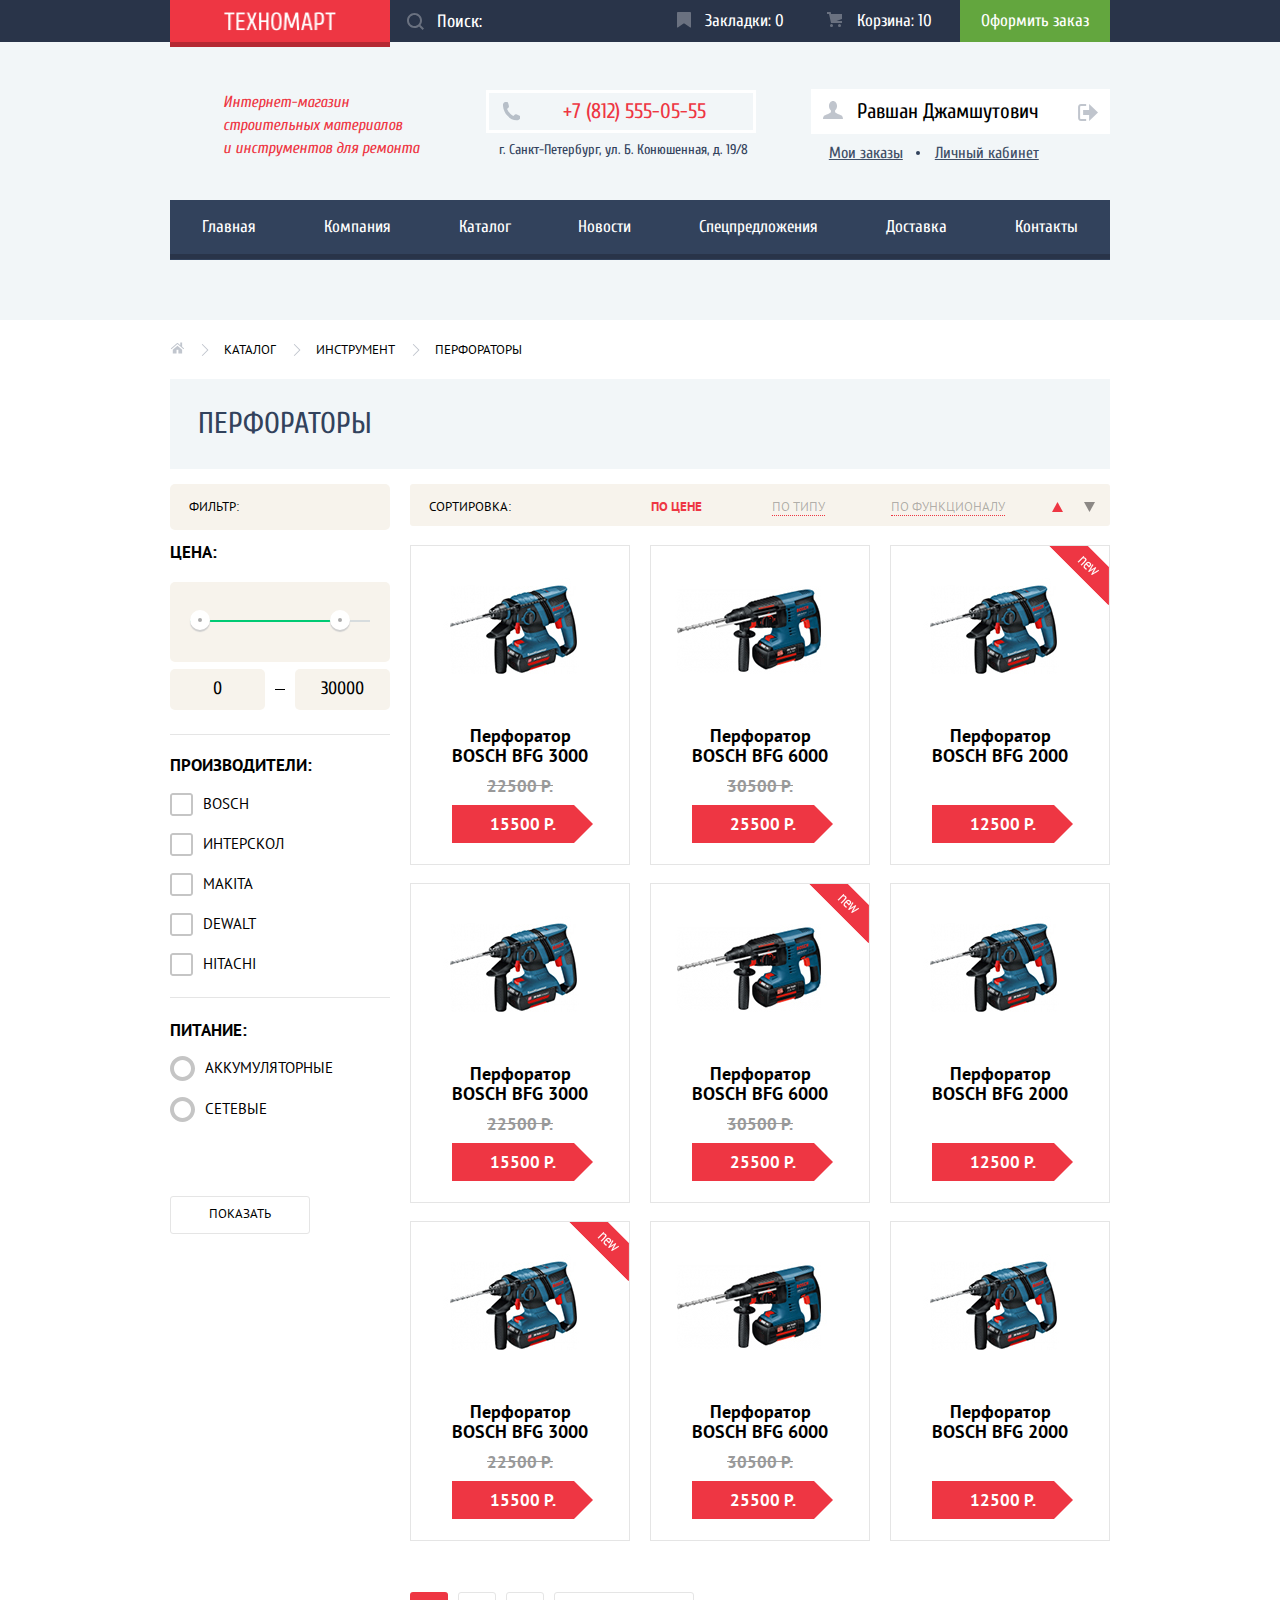
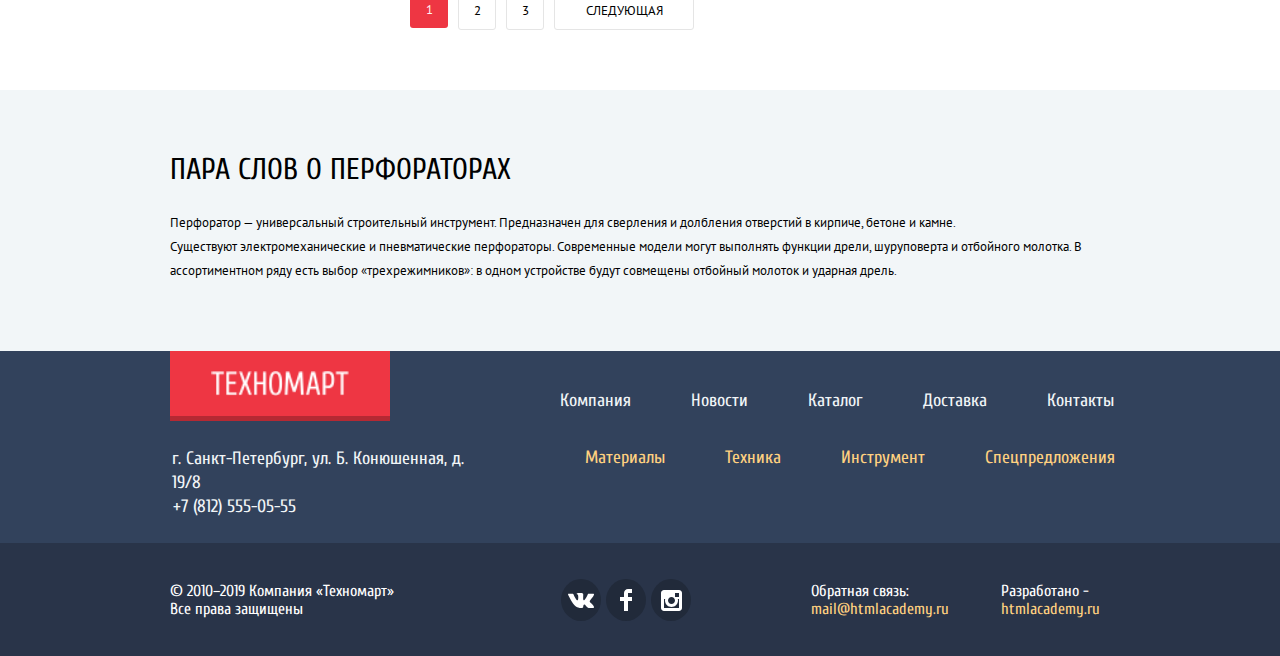
==== catalog.html @ 9b91e748 "Исправления 2 по валидатору" ====
<!DOCTYPE html>
<html lang="ru">
  <head>
    <meta charset="utf-8">
    <title>Каталог</title>
    <link href="https://fonts.googleapis.com/css?family=Cuprum:400,400i,700&display=swap&subset=cyrillic" rel="stylesheet">
    <link href="https://fonts.googleapis.com/css?family=PT+Sans:400,700&display=swap" rel="stylesheet">
    <link rel="stylesheet" href="css/normalize.css">
    <link rel="stylesheet" href="css/compressed.css">
    <link rel="stylesheet" href="js/script.js">
  </head>
  <body>
    <header class="header-wrapper"><!-- Header - Start -->
    	<section class="header-top">
        <div class="header-top-wrapper wrap">
    		  <a class="logo"><img src="img/logo/logo-tehnomart.png" alt="техномарт" width="112" height="19"></a>
    		  <form class="search" action="url" method="get">
            <input type="search" id="search" name="search" placeholder="Поиск:" class="search-style">
            <svg xmlns="http://www.w3.org/2000/svg" width="17" height="17" viewBox="0  0 17 17" fill="#fff">
              <path d="M17,15.586l-3.542-3.542C14.421,10.782,15,9.21,15,7.5C15,3.358,11.643,0,7.5,0C3.358,0,0,3.358,0,7.5
              C0,11.643,3.358,15,7.5,15c1.71,0,3.282-0.579,4.544-1.542L15.586,17L17,15.586z M2,7.5C2,4.467,4.467,2,7.5,2
              C10.532,2,13,4.467,13,7.5c0,3.032-2.468,5.5-5.5,5.5C4.467,13,2,10.532,2,7.5z"/>
            </svg>
          </form>
          <a class="marker" href="#">Закладки: 0</a>
          <a class="basket" href="#">Корзина: 10</a>
          <a class="order" href="#">Оформить заказ</a>
        </div>
    	</section>
      <div class="wrap">
        <section class="header-info">
    		  <p class="header-description">
            Интернет-магазин 
            строительных материалов <br>
            и инструментов для ремонта 
    		  </p>
          <div class="contact-information">
            <a class="phone" href="tel:+7 (812) 555-05-55">+7 (812) 555-05-55</a>
            <p class="address">
              г. Санкт-Петербург, ул. Б. Конюшенная, д. 19/8
            </p>
    		  </div>
          <article class="client-wrapper">
            <div class="client">
              <a class="client-name" href="#">Равшан Джамшутович</a>
              <a class="client-exit" href="index.html"></a>
            </div>
            <ul class="personal-account">
              <li><a href="#">Мои заказы</a></li>
              <li><a href="#">Личный кабинет</a></li>
            </ul>
          </article>
        </section>
        <nav class="menu">
    		  <ul class="menu-list">
    		    <li><a href="index.html">Главная</a></li>
            <li><a href="#">Компания</a></li>
            <li><a>Каталог</a></li>
            <li><a href="#">Новости</a></li>
            <li><a href="#">Спецпредложения</a></li>
            <li><a href="#">Доставка</a></li>
            <li><a href="#">Контакты</a></li>
          </ul>
        </nav>
      </div>
    </header>
                        <!-- Main Start -->

  <main class="main-content">
    <div class="main-wrapper-catalog">
      <div class="wrap">
        <section class="breadcrumbs">
          <ul class="breadcrumbs-list">
            <li>
              <a href="index.html"><span class="main-hidden">Главная</span><img src="img/logo/icon-home.svg" alt="home" width="14" height="12"></a>
            </li>
            <li><a href="catalog.html">Каталог</a></li>
            <li><a href="#">Инструмент</a></li>
            <li><a>Перфораторы</a></li>
          </ul>
        </section>
      </div>
      <div class="instruments-title-wrapper wrap">
        <h2 class="instruments-title">ПЕРФОРАТОРЫ</h2>
      </div>
      <div class="form-catalog-wrapper wrap">
        <div class="filter-manufacturers-power-wrapper">  
          <form action="url">
            <fieldset class="filter-item">
              <legend>Фильтр:</legend>
              <h3 class="filter-price">Цена:</h3>
              <div class="range-filter">
                <div class="range-controls">
                  <div class="scale">
                    <div class="bar">
                      <div class="toggle toggle-min"></div>
                      <div class="toggle toggle-max"></div>
                    </div>
                  </div>
                </div>
                <div class="price-controls">
                  <label for="min-price">
                    <input type="text" name="min-price" value="0" id="min-price">
                  </label>
                  <label for="max-price">
                    <input type="text" name="max-price" value="30000" id="max-price">
                  </label>
                </div>
              </div>
            </fieldset>
          </form>
          <form action="url" method="get">
            <fieldset class="form-manufacturers">
              <h3 class="form-manufacturers-tytle">производители:</h3>
              <ul class="type-manufacturers">
                <li>
                  <label class="label-manufacturers" for="bosch">
                    <input class="checkbox-manufacturers" type="checkbox" name="bosch" id="bosch">
                    <svg class="checkbox-manufacturers-off" xmlns="http://www.w3.org/2000/svg" x="0px" y="0px" width="23px" height="23px" fill="c5c5c5">
                      <path d="M20,2c0.542,0,1,0.458,1,1v17c0,0.542-0.458,1-1,1H3c-0.542,0-1-0.458-1-1V3c0-0.542,0.458-1,1-1H20 M20,0H3
                      C1.35,0,0,1.35,0,3v17c0,1.65,1.35,3,3,3h17c1.65,0,3-1.35,3-3V3C23,1.35,21.65,0,20,0L20,0z"/>
                    </svg>
                    <svg class="checkbox-manufacturers-on" width="27px"
                      height="23px" fill="c5c5c5">
                      <polygon points="7.285,7.486 4.456,10.315 12.239,18.098 26.171,4.166 23.343,1.337 12.239,12.439     "/>
                      <path d="M21,20c0,0.542-0.458,1-1,1H3c-0.542,0-1-0.458-1-1V3c0-0.542,0.458-1,1-1h16.908l1.585-1.585C21.051,0.158,20.545,0,20,0
                      H3C1.35,0,0,1.35,0,3v17c0,1.65,1.35,3,3,3h17c1.65,0,3-1.35,3-3v-9.829l-2,2V20z"/>
                    </svg>
                    <span class="text-manufacturers">bosch</span>
                  </label>
                </li>
                <li>
                  <label class="label-manufacturers" for="интерскол">
                    <input class="checkbox-manufacturers" type="checkbox" name="bosch" id="интерскол">
                      <svg class="checkbox-manufacturers-off" xmlns="http://www.w3.org/2000/svg" x="0px" y="0px" width="23px" height="23px">
                      <path d="M20,2c0.542,0,1,0.458,1,1v17c0,0.542-0.458,1-1,1H3c-0.542,0-1-0.458-1-1V3c0-0.542,0.458-1,1-1H20 M20,0H3
                      C1.35,0,0,1.35,0,3v17c0,1.65,1.35,3,3,3h17c1.65,0,3-1.35,3-3V3C23,1.35,21.65,0,20,0L20,0z"/>
                    </svg>
                    <svg class="checkbox-manufacturers-on" width="27px"
                      height="23px">
                      <polygon points="7.285,7.486 4.456,10.315 12.239,18.098 26.171,4.166 23.343,1.337 12.239,12.439     "/>
                      <path d="M21,20c0,0.542-0.458,1-1,1H3c-0.542,0-1-0.458-1-1V3c0-0.542,0.458-1,1-1h16.908l1.585-1.585C21.051,0.158,20.545,0,20,0
                      H3C1.35,0,0,1.35,0,3v17c0,1.65,1.35,3,3,3h17c1.65,0,3-1.35,3-3v-9.829l-2,2V20z"/>
                    </svg>
                    <span class="text-manufacturers">интерскол</span>
                  </label>
                </li>
                <li>
                  <label class="label-manufacturers" for="makita">
                    <input class="checkbox-manufacturers" type="checkbox" name="bosch" id="makita">
                      <svg class="checkbox-manufacturers-off" xmlns="http://www.w3.org/2000/svg" x="0px" y="0px" width="23px" height="23px">
                      <path d="M20,2c0.542,0,1,0.458,1,1v17c0,0.542-0.458,1-1,1H3c-0.542,0-1-0.458-1-1V3c0-0.542,0.458-1,1-1H20 M20,0H3
                      C1.35,0,0,1.35,0,3v17c0,1.65,1.35,3,3,3h17c1.65,0,3-1.35,3-3V3C23,1.35,21.65,0,20,0L20,0z"/>
                    </svg>
                    <svg class="checkbox-manufacturers-on" width="27px"
                      height="23px">
                      <polygon points="7.285,7.486 4.456,10.315 12.239,18.098 26.171,4.166 23.343,1.337 12.239,12.439     "/>
                      <path d="M21,20c0,0.542-0.458,1-1,1H3c-0.542,0-1-0.458-1-1V3c0-0.542,0.458-1,1-1h16.908l1.585-1.585C21.051,0.158,20.545,0,20,0
                      H3C1.35,0,0,1.35,0,3v17c0,1.65,1.35,3,3,3h17c1.65,0,3-1.35,3-3v-9.829l-2,2V20z"/>
                    </svg>
                    <span class="text-manufacturers">makita</span>
                  </label>
                </li>
                <li>
                  <label class="label-manufacturers" for="dewalt">
                    <input class="checkbox-manufacturers" type="checkbox" name="bosch" id="dewalt">
                      <svg class="checkbox-manufacturers-off" xmlns="http://www.w3.org/2000/svg" x="0px" y="0px" width="23px" height="23px">
                      <path d="M20,2c0.542,0,1,0.458,1,1v17c0,0.542-0.458,1-1,1H3c-0.542,0-1-0.458-1-1V3c0-0.542,0.458-1,1-1H20 M20,0H3
                      C1.35,0,0,1.35,0,3v17c0,1.65,1.35,3,3,3h17c1.65,0,3-1.35,3-3V3C23,1.35,21.65,0,20,0L20,0z"/>
                    </svg>
                    <svg class="checkbox-manufacturers-on" width="27px"
                      height="23px">
                      <polygon points="7.285,7.486 4.456,10.315 12.239,18.098 26.171,4.166 23.343,1.337 12.239,12.439     "/>
                      <path d="M21,20c0,0.542-0.458,1-1,1H3c-0.542,0-1-0.458-1-1V3c0-0.542,0.458-1,1-1h16.908l1.585-1.585C21.051,0.158,20.545,0,20,0
                      H3C1.35,0,0,1.35,0,3v17c0,1.65,1.35,3,3,3h17c1.65,0,3-1.35,3-3v-9.829l-2,2V20z"/>
                    </svg>
                    <span class="text-manufacturers">dewalt</span>
                  </label>
                </li>
                <li>
                  <label class="label-manufacturers" for="hitachi">
                    <input class="checkbox-manufacturers" type="checkbox" name="bosch" id="hitachi">
                      <svg class="checkbox-manufacturers-off" xmlns="http://www.w3.org/2000/svg" x="0px" y="0px" width="23px" height="23px">
                      <path d="M20,2c0.542,0,1,0.458,1,1v17c0,0.542-0.458,1-1,1H3c-0.542,0-1-0.458-1-1V3c0-0.542,0.458-1,1-1H20 M20,0H3
                      C1.35,0,0,1.35,0,3v17c0,1.65,1.35,3,3,3h17c1.65,0,3-1.35,3-3V3C23,1.35,21.65,0,20,0L20,0z"/>
                    </svg>
                    <svg class="checkbox-manufacturers-on" width="27px"
                      height="23px">
                      <polygon points="7.285,7.486 4.456,10.315 12.239,18.098 26.171,4.166 23.343,1.337 12.239,12.439"/>
                      <path d="M21,20c0,0.542-0.458,1-1,1H3c-0.542,0-1-0.458-1-1V3c0-0.542,0.458-1,1-1h16.908l1.585-1.585C21.051,0.158,20.545,0,20,0
                      H3C1.35,0,0,1.35,0,3v17c0,1.65,1.35,3,3,3h17c1.65,0,3-1.35,3-3v-9.829l-2,2V20z"/>
                    </svg>
                    <span class="text-manufacturers">hitachi</span>
                  </label>
                </li>
              </ul>
            </fieldset>
            <fieldset class="form-electro-power">
              <h3 class="form-electro-power-tytle">питание:</h3>
                <ul class="type-electro-power">
                  <li>
                    <label class="label-power-type" for="battery">
                      <input class="radio-power-type" type="radio" name="аккумуляторные" id="battery" value="battery">
                      <svg class="radio-power-off" x="0px" y="0px" width="25px" height="25px">
                        <path d="M12.5,4c4.687,0,8.5,3.813,8.5,8.5c0,4.687-3.813,8.5-8.5,8.5C7.813,21,4,17.187,4,12.5C4,7.813,7.813,4,12.5,4 M12.5,0
                        C5.597,0,0,5.597,0,12.5S5.597,25,12.5,25S25,19.403,25,12.5S19.403,0,12.5,0L12.5,0z"/>
                      </svg>
                      <svg class="radio-power-on" x="0px" y="0px" width="25px" height="25px" viewBox="0 0 25 25" enable-background="new 0 0 25 25" xml:space="preserve">
                        <path d="M12.5,4c4.687,0,8.5,3.813,8.5,8.5c0,4.687-3.813,8.5-8.5,8.5C7.813,21,4,17.187,4,12.5C4,7.813,7.813,4,12.5,4 M12.5,0
                        C5.597,0,0,5.597,0,12.5S5.597,25,12.5,25S25,19.403,25,12.5S19.403,0,12.5,0L12.5,0z"/>
                        <circle cx="12.5" cy="12.5" r="4.5"/>
                      </svg>
                      <span class="text-power-type">Аккумуляторные</span>
                    </label>
                  </li>
                  <li>
                    <label class="label-power-type" for="electronic">
                      <input class="radio-power-type" type="radio" name="сетевые" id="electronic" value="electronic">
                      <svg class="radio-power-off" x="0px" y="0px" width="25px" height="25px">
                        <path d="M12.5,4c4.687,0,8.5,3.813,8.5,8.5c0,4.687-3.813,8.5-8.5,8.5C7.813,21,4,17.187,4,12.5C4,7.813,7.813,4,12.5,4 M12.5,0
                        C5.597,0,0,5.597,0,12.5S5.597,25,12.5,25S25,19.403,25,12.5S19.403,0,12.5,0L12.5,0z"/>
                      </svg>
                      <svg class="radio-power-on" x="0px" y="0px" width="25px" height="25px" viewBox="0 0 25 25" enable-background="new 0 0 25 25" xml:space="preserve">
                        <path d="M12.5,4c4.687,0,8.5,3.813,8.5,8.5c0,4.687-3.813,8.5-8.5,8.5C7.813,21,4,17.187,4,12.5C4,7.813,7.813,4,12.5,4 M12.5,0
                        C5.597,0,0,5.597,0,12.5S5.597,25,12.5,25S25,19.403,25,12.5S19.403,0,12.5,0L12.5,0z"/>
                        <circle cx="12.5" cy="12.5" r="4.5"/>
                      </svg>
                      <span class="text-power-type">Сетевые</span>
                    </label>
                  </li>
                </ul>
            </fieldset>
            <button class="button-show-manufacturers" type="submit">
              Показать
            </button>
          </form>
        </div>
        <section class="catalog">
          <ul class="catalog-sorting-wrapper">     <!-- Сортировка каталога -->
            <li class="catalog-sorting-tytle">
              <h3>Сортировка:</h3>
            </li>
            <li class="catalog-sorting byprice">
              <a href="#">По цене</a>
            </li>
            <li class="catalog-sorting bytype">
              <a href="#">По типу</a>
            </li>
            <li class="catalog-sorting byfunctionality">
              <a href="#">По функционалу</a> 
            </li>
            <li class="sorting-button-up">
              <a href="#">
                <svg class="sorting-button-image-svg-first" version="1.1" id="Layer_1" xmlns="http://www.w3.org/2000/svg" xmlns:xlink="http://www.w3.org/1999/xlink" x="0px" y="0px"
                  width="11px" height="10px" viewBox="0 0 11 10" enable-background="new 0 0 11 10" xml:space="preserve" fill="#231F20">
                  <polygon points="5.5,0 0,10 11,10 "/>
                </svg>
              </a>
            </li>
            <li class="sorting-button-down">
              <a href="#">
                <svg class="sorting-button-image-svg" version="1.1" x="0px" y="0px"
                  width="11px" height="10px" viewBox="0 0 11 10" enable-background="new 0 0 11 10" xml:space="preserve" fill="#231F20">
                  <polyline points="5.5,10 0,0 11,0 "/>
                </svg>
              </a>
            </li>
          </ul>
          <ul class="catalog-list">
            <li class="catalog-item"><!-- ============================ 1 -->
              <div class="catalog-bookmark-buy">
                <a class="catalog-buy" href="#">купить</a>
                <a class="catalog-bookmark" href="#">в закладки</a>
              </div>
              <img class="catalog-item-image" src="img/pictures/item-1.jpg" alt="Перфоратор" width="218" height="170">
              <p class="catalog-item-type">
                <a href="catalog.html">Перфоратор BOSCH BFG 3000</a>
              </p>
              <span class="price"><del>22500 Р.</del></span>
              <span class="price new">15500 Р.</span>
            </li>
            <li class="catalog-item"><!-- ============================ 2 -->
              <div class="catalog-bookmark-buy">
                <a class="catalog-buy" href="#">купить</a>
                <a class="catalog-bookmark" href="#">в закладки</a>
              </div>
              <img class="catalog-item-image" src="img/pictures/item-2.jpg" alt="Перфоратор" width="218" height="170">
              <p class="catalog-item-type">
                <a href="catalog.html">Перфоратор BOSCH BFG 6000</a>
              </p>
              <span class="price"><del>30500 Р.</del></span>
              <span class="price new">25500 Р.</span>
            </li>
            <li class="catalog-item"><!-- ============================ 3 -->
              <div class="catalog-bookmark-buy">
                <a class="catalog-buy" href="#">купить</a>
                <a class="catalog-bookmark" href="#">в закладки</a>
              </div>
              <div class="new-flag"><img src="img/logo/icon-new-flag.png" alt="new-flag" width="60" height="59"></div>
              <img class="catalog-item-image" src="img/pictures/item-3.jpg" alt="Перфоратор" width="218" height="170">
              <p class="catalog-item-type">
                <a href="catalog.html">Перфоратор BOSCH BFG 2000</a>
              </p>
              <span class="price"></span>
              <span class="price new">12500 Р.</span>
            </li>
            <li class="catalog-item"><!-- ============================ 4 -->
              <div class="catalog-bookmark-buy">
                <a class="catalog-buy" href="#">купить</a>
                <a class="catalog-bookmark" href="#">в закладки</a>
              </div>
              <img class="catalog-item-image" src="img/pictures/item-1.jpg" alt="Перфоратор" width="218" height="170">
              <p class="catalog-item-type">
                <a href="catalog.html">Перфоратор BOSCH BFG 3000</a>
              </p>
              <span class="price"><del>22500 Р.</del></span>
              <span class="price new">15500 Р.</span>
            </li>
            <li class="catalog-item"><!-- ============================ 5 -->
              <div class="catalog-bookmark-buy">
                <a class="catalog-buy" href="#">купить</a>
                <a class="catalog-bookmark" href="#">в закладки</a>
              </div>
              <div class="new-flag"><img src="img/logo/icon-new-flag.png" alt="new-flag" width="60" height="59"></div>
              <img class="catalog-item-image" src="img/pictures/item-2.jpg" alt="Перфоратор" width="218" height="170">
              <p class="catalog-item-type">
                <a href="catalog.html">Перфоратор BOSCH BFG 6000</a>
              </p>
              <span class="price"><del>30500 Р.</del></span>
              <span class="price new">25500 Р.</span>
            </li>
            <li class="catalog-item"><!-- ============================ 6 -->
              <div class="catalog-bookmark-buy">
                <a class="catalog-buy" href="#">купить</a>
                <a class="catalog-bookmark" href="#">в закладки</a>
              </div>
              <img class="catalog-item-image" src="img/pictures/item-3.jpg" alt="Перфоратор" width="218" height="170">
              <p class="catalog-item-type">
                <a href="catalog.html">Перфоратор BOSCH BFG 2000</a>
              </p>
              <span class="price"></span>
              <span class="price new">12500 Р.</span>
            </li>
            <li class="catalog-item catalog-item-last-items-margin"><!-- ============================ 7 -->
              <div class="catalog-bookmark-buy">
                <a class="catalog-buy" href="#">купить</a>
                <a class="catalog-bookmark" href="#">в закладки</a>
              </div>
              <div class="new-flag"><img src="img/logo/icon-new-flag.png" alt="new-flag" width="60" height="59"></div>
              <img class="catalog-item-image" src="img/pictures/item-1.jpg" alt="Перфоратор" width="218" height="170">
              <p class="catalog-item-type">
                <a href="catalog.html">Перфоратор BOSCH BFG 3000</a>
              </p>
              <span class="price"><del>22500 Р.</del></span>
              <span class="price new">15500 Р.</span>
            </li>
            <li class="catalog-item catalog-item-last-items-margin"><!-- ============================ 8 -->
              <div class="catalog-bookmark-buy">
                <a class="catalog-buy" href="#">купить</a>
                <a class="catalog-bookmark" href="#">в закладки</a>
              </div>
              <img class="catalog-item-image" src="img/pictures/item-2.jpg" alt="Перфоратор" width="218" height="170">
              <p class="catalog-item-type">
                <a href="catalog.html">Перфоратор BOSCH BFG 6000</a>
              </p>
              <span class="price"><del>30500 Р.</del></span>
              <span class="price new">25500 Р.</span>
            </li>
            <li class="catalog-item catalog-item-last-items-margin"><!-- ============================ 9 -->
              <div class="catalog-bookmark-buy">
                <a class="catalog-buy" href="#">купить</a>
                <a class="catalog-bookmark" href="#">в закладки</a>
              </div>
              <img class="catalog-item-image" src="img/pictures/item-3.jpg" alt="Перфоратор" width="218" height="170">
              <p class="catalog-item-type">
                <a href="catalog.html">Перфоратор BOSCH BFG 2000</a>
              </p>
              <span class="price"></span>
              <span class="price new">12500 Р.</span>
            </li>
          </ul>
          <!-- Кнопки страниц каталога... -->
          <ul class="catalog-button-page">
            <li class="catalog-page-wrapper">
              <a class="catalog-page first-button-active" href="catalog.html">1</a>
            </li>
            <li class="catalog-page-wrapper">
              <a class="catalog-page" href="catalog.html">2</a>
            </li>
            <li class="catalog-page-wrapper">
              <a class="catalog-page" href="catalog.html">3</a>
            </li>
            <li class="catalog-page-wrapper">
              <a class="catalog-page catalog-next-button" href="catalog.html">следующая</a>
            </li>
          </ul>
        </section>
      </div>
      <section class="few-words-about-hammers">
        <div class="about-hammers-wrapper wrap">
          <h3 class="about-hammers-tytle">ПАРА СЛОВ О ПЕРФОРАТОРАХ</h3>
          <p class="about-hammers-text">
            Перфоратор — универсальный строительный инструмент. Предназначен для сверления и долбления отверстий в кирпиче, бетоне и камне. <br>
            Существуют электромеханические и пневматические перфораторы. Современные модели могут выполнять функции дрели, шуруповерта и отбойного молотка. В ассортиментном ряду есть выбор «трехрежимников»: в одном устройстве будут совмещены отбойный молоток и ударная дрель.
          </p>
        </div>
      </section>
    </div>
  </main>

                        <!-- Footer Start -->
    <footer class="footer-wrapper"><!-- Footer Start -->
      <section class="footer-top">
        <div class="footer-top-wrapper wrap">
          <section class="footer-logo-address">
            <a class="footer-logo" href="index.html"><img src="img/logo/logo-tehnomart.png" alt="техномарт" width="138" height="25"></a>
            <p class="footer-address">
            г. Санкт-Петербург, ул. Б. Конюшенная, д. 19/8
            </p>
            <a class="footer-address-phote-number" href="#">+7 (812) 555-05-55</a>
          </section>
          <section class="footer-menu">
            <ul class="footer-menu-list ">
              <li><a href="#">Компания</a></li>
              <li><a href="#">Новости</a></li>
              <li><a href="catalog.html">Каталог</a></li>
              <li><a href="#">Доставка</a></li>
              <li><a href="#">Контакты</a></li>
            </ul>
              <ul class="footer-menu-list footer-menu-bottom">
              <li><a href="#">Материалы</a></li>
              <li><a href="#">Техника</a></li>
              <li><a href="#">Инструмент</a></li>
              <li><a href="#">Спецпредложения</a></li>
            </ul>
          </section>
        </div>
      </section>
      <section class="footer-bottom">
        <div class="footer-bootom-wrapper wrap">
          <div class="copyrigh">
            <p class="description">© 2010–2019 Компания «Техномарт»</p>
            <p class="protected">Все права защищены</p>
          </div>
          <section class="social-wrapper">
            <a class="vkontakte" href="#"><span class="visually-hidden">Вконтакте</span></a>
            <a class="facebook" href="#"><span class="visually-hidden">Facebook</span></a>
            <a class="instagram" href="#"><span class="visually-hidden">Instagram</span></a>
          </section>
          <section class="footer-feedback">
            <div class="footer-feedback-title left">  
              <p>Обратная связь:</p>
              <a href="mail@htmlacademy.ru">mail@htmlacademy.ru</a>
            </div>
            <div class="footer-feedback-title right">
              <p>Разработано -</p>
              <a href="htmlacademy.ru">htmlacademy.ru</a>
            </div>
          </section>
        </div>
      </section>
    </footer>
                                    <!-- форма popup -->
    <section class="popup-item-basket">
      <h2 class="visually-hidden">Товар добавлен в корзину</h2>
       <button class="closed closing-form-item">
        <span class="visually-hidden">Закрыть всплывающие окна</span>
      </button>
      <div class="item-basket-wrapper">
        <img src="img/logo/icon-green-check-mark.svg" alt="Зеленая галочка" width="66" height="66">
        <h2 class="item-basket">Товар добавлен в корзину!</h2>
      </div>
      <form class="buttons-popup-item" action="url" method="get">
        <button class="buttons-item make-request" type="submit">
          Оформить заказ
        </button>
        <button class="buttons-item continue-shopping" type="submit">
          Продолжить покупки
        </button>
      </form>
    </section>

    <script src="js/compressed-catalog-script.js"></script>
  </body>
</html>
---- css/compressed.css ----
html{box-sizing:border-box}*,::after,::before{box-sizing:inherit}body{font-family:'Cuprum',Helvetica,Arial,sans-serif;font-size:18px;line-height:18px;font-style:normal;font-weight:400;background-color:#fff;position:relative}.wrap{margin:0 auto;width:960px;padding:0 10px}.visually-hidden:not(:focus):not(:active){position:absolute;width:1px;height:1px;margin:-1px;border:0;padding:0;white-space:nowrap;clip-path:inset(100%);clip:rect(0 0 0 0);overflow:hidden}.header-wrapper{background-color:#f2f6f8;padding:0;min-height:320px}.logo{background-color:#ee3643;width:220px;height:42px;position:relative;display:flex;align-items:center;justify-content:center}.logo::after{left:0;bottom:0;content:"";width:100%;height:5px;top:100%;position:absolute;background-color:#b52933}.header-top{background-color:#293449}.header-top-wrapper{display:flex;justify-content:space-between}.header-top a{font-size:17px;text-decoration:none;color:#fff}.header-top .marker:active,.header-top .basket:active{background-color:#161d29;color:rgba(255,255,255,0.4)}.search{display:flex;position:relative;width:270px}.search svg{position:absolute;top:50%;margin-top:-8.5px;left:17px;z-index:10;pointer-events:none;opacity:.3}.search-style{border:none;width:100%;height:42px;background-color:transparent;outline:none;padding-left:47px}.search-style:hover + svg{opacity:1}.search-style:focus + svg{fill:#ee3643;opacity:1}.search-style:focus{background-color:#fff;color:#111}.search-style::-webkit-input-placeholder{color:#fff}.search-style:-moz-placeholder{color:#fff}.order{background-color:#63a63e}.marker,.basket,.order{width:150px;padding:12px 0;position:relative;text-align:center}.marker,.basket{padding-left:18px}.marker::before,.basket::before{content:"";left:17px;position:absolute;width:14px;height:16px;background-image:url(../img/logo/icon-bookmark.svg);background-repeat:no-repeat;background-position:0 0;opacity:.3}.basket::before{width:15px;height:15px;background-image:url(../img/logo/icon-basket.svg)}.marker:hover::before,.basket:hover::before,.entrance:hover::before{opacity:1}.marker:active::before,.basket:active::before,.entrance:active::before{opacity:.5}.order:hover{background-color:#5fbb2d}.order:active{color:rgba(255,255,255,0.5);background-color:#518534}.header-info{display:flex;padding-top:33px;padding-bottom:24px;align-items:center}.header-description{width:200px;margin-left:53px;font-style:italic;font-size:16px;line-height:23px;color:#ee3643}.contact-information{width:275px;margin-left:64px;text-align:center}.phone::before{content:"";width:18px;height:19px;position:absolute;background-image:url(../img/logo/icon-phone.svg);background-repeat:no-repeat;background-position:0 0;top:50%;transform:translateY(-50%);left:13px}.phone{border:3px solid #fff;font-size:21px;line-height:21px;color:#ee3643;text-decoration:none;padding:8px 12px 8px 39px;width:270px;display:block;position:relative;margin-bottom:5px}.phone img{margin-right:40px;margin-top:5px}.address{font-size:14px;line-height:24px;color:#32425c;margin:0}.entrance-registration{display:flex;align-items:center;justify-content:space-between;margin-left:67px;padding-bottom:27px}.entrance-registration a{font-size:21px;line-height:21px;text-decoration:none;color:#000;background-color:#fff;position:relative}.entrance{padding:14px 10px 15px 48px;margin-right:10px;width:121px}.entrance::before{content:"";width:20px;height:17px;background-image:url(../img/logo/icon-login.svg);background-repeat:no-repeat;background-position:0 0;position:absolute;left:14px;top:15px;opacity:.3}.registration{padding:14px 10px 15px 25px;width:150px}.entrance-registration a:hover{color:#ee3643}.entrance-registration a:active{color:rgba(0,0,0,0.3)}.client-wrapper{width:300px;text-align:center;margin-left:50px}.client a{font-size:21px;line-height:21px;color:#000;text-decoration:none}.client-name{position:relative;padding-left:6px}.client-name:active{color:rgba(0,0,0,0.3)}.client-name::before{content:"";left:-28px;width:20px;height:18px;position:absolute;background-image:url(../img/logo/icon-user.svg);background-repeat:no-repeat;background-position:0 0;opacity:.3}.client{background-color:#fff;width:100%;display:flex;padding-top:12px;padding-bottom:12px;padding-left:40px;margin-bottom:10px}.client-exit{position:relative;margin-left:38px}.client-exit::after{content:"";top:3px;width:21px;height:17px;position:absolute;background-image:url(../img/logo/icon-logout.svg);background-repeat:no-repeat;background-position:0 0;opacity:.3}.client-name:hover::before,.client-exit:hover::after{opacity:1}.client-name:active::before,.client-exit:active::after{opacity:.5}.personal-account{font-size:16px;line-height:18px;list-style:none;display:flex;position:relative;padding-left:18px;margin:0}.personal-account li:nth-child(1)::after{content:" ";width:4px;height:4px;background-color:#32425c;position:absolute;border-radius:50%;left:105px;top:7px}.personal-account li:nth-child(2){margin-left:32px}.personal-account a{color:#3f4e66}.personal-account a:hover{color:#ee3643}.personal-account a:active{color:rgba(50,66,92,0.3)}.menu{background-color:#32425c;min-height:60px;margin:0 auto;width:940px}.menu-list{margin:0;padding:0;list-style:none;display:flex;justify-content:space-between;flex-wrap:wrap;position:relative}.menu-list::after{content:"";left:0;bottom:0;width:940px;height:5px;top:100%;position:absolute;background-color:#293449}.menu-list a{display:block;text-decoration:none;font-size:17px;color:#fff;padding:18px 32px}.menu-list a:hover{background-color:#293449}.menu-list a:active{background-color:#1d2739;opacity:.5}.main-hidden{display:none}.breadcrumbs{margin:20px 0}.breadcrumbs-list{display:flex;padding:0}.breadcrumbs-list li{list-style-type:none;padding-right:40px;position:relative}.breadcrumbs-list li::after{content:" ";left:-23px;top:4px;width:8px;height:12px;background-image:url(../img/logo/icon-right-small.svg);background-repeat:no-repeat;background-position:0 0;position:absolute}.breadcrumbs-list li:first-child::after{display:none}.breadcrumbs-list a{font-family:'PT Sans',Helvetica,Arial,sans-serif;text-decoration:none;color:#000;font-size:13px;text-transform:uppercase}.instruments-title-wrapper{background-color:#f2f6f8;width:940px}.instruments-title{font-size:30px;line-height:30px;color:#32425c;text-transform:uppercase;font-weight:400;padding:30px 0 30px 18px;margin:0}.filter-price{margin:0}.filter-item{margin:0;padding:0;width:220px}.filter-item legend{font-family:'PT Sans',Helvetica,Arial,sans-serif;font-size:13px;background-color:#f7f3ec;width:220px;padding:14px 0 14px 19px;border-radius:5px;text-transform:uppercase}.filter-price{font-family:'PT Sans',Helvetica,Arial,sans-serif;font-size:17px;line-height:30px;font-weight:700;text-transform:uppercase;padding:7px 0 15px}.range-controls{background-color:#f7f3ec;height:80px;border-radius:5px;margin-bottom:7px;padding:38px 20px 0;position:relative}.range-controls .scale{height:2px;background-color:#d7dcde}.range-controls .bar{height:2px;background-color:#00ca74;width:80%}.range-controls .toggle{padding:0;box-shadow:0 2px 1px 0 #cfcfcf;border-radius:50%;border:8px solid #fff;background-color:#ababab;position:absolute;left:0;top:28px;cursor:pointer;width:4px;height:4px;box-sizing:content-box}.range-controls .toggle-min{left:20px}.range-controls .toggle-max{left:160px}.price-controls{display:flex;position:relative}.price-controls:before{content:"";width:10px;height:1px;background-color:#000;top:50%;left:105px;position:absolute}.price-controls input{width:95px;border:none;background-color:#f7f3ec;text-align:center;padding:10px 0;border-radius:5px}.price-controls label:nth-child(1){margin-right:30px}.about-title,.contacts{font-size:30px;line-height:30px;text-transform:uppercase;font-weight:400;margin:0}.about-description-first,.description-second,.contacts-info{font-family:'PT Sans',Helvetica,Arial,sans-serif;font-size:13px;line-height:24px}.about-description-first,.contacts-info{padding-top:27px}.description-second{padding-top:23px}.contacts-info{width:180px;margin-top:39px}.description-second{width:390px}.main-wrapper{display:flex;justify-content:space-between;align-items:flex-start;margin-top:80px;margin-bottom:85px}.main-promo-wrapper li{list-style:none}.main-promo-materials,.main-promo-tools,.main-promo-technics,.main-promo-discount,.main-promo-delivery{margin:0;padding:0;font-size:24px;line-height:30px;color:#fff;font-weight:700}.main-promo-wrapper a{font-size:14px;color:#fff;text-transform:uppercase;text-decoration:none}.main-promo-top{display:flex;flex-wrap:wrap;margin:0;padding:59px 0 21px}.main-promo-bottom ul{padding:0;margin:0}.main-promo-top li{width:300px;padding:20px 90px 20px 24px}.backgroud-promo-materials{background-color:#ffbf47;background-image:url(../img/logo/icon-materials.svg);background-repeat:no-repeat;background-position:right 43px top 31px;position:relative;margin-right:20px;padding-left:24px}.backgroud-promo-tools{background-color:#3bbce3;background-image:url(../img/logo/icon-tools.svg);background-repeat:no-repeat;background-position:right 28px top 33px;margin-right:20px}.backgroud-promo-technics{background-color:#dc91d8;background-image:url(../img/logo/icon-tractor.svg);background-repeat:no-repeat;background-position:right 31px top 31px}.promo-new::after{content:"";position:absolute;top:0;right:0;width:60px;height:59px;background-image:url(../img/logo/icon-new-flag.png);background-repeat:no-repeat;background-position:0 0}.button-promo{width:135px;display:inline-block;text-align:center;padding:10px 0;border-radius:3px;margin-top:14px}.button-promo-materials{background-color:#dda028}.button-promo-tools{background-color:#35a9cc}.button-promo-technics{background-color:#c682c2}.button-promo:hover{opacity:.8}.button-promo:active{opacity:.5}.main-promo-discount-delivery li{margin-left:20px;width:300px;padding:21px 90px 22px 22px}.backgroud-promo-discount{background-color:#8ed78f;background-image:url(../img/logo/icon-promo-basket.png);background-repeat:no-repeat;background-position:right 46px top 26px;margin-bottom:20px}.backgroud-promo-delivery{background-color:#ffc047;background-image:url(../img/logo/icon-promo-car.svg);background-repeat:no-repeat;background-position:right 31px top 32px}.promo-discount{background-color:#80c180}.promo-delivery{background-color:#e5ac40;margin-top:12px}.main-promo-bottom{padding:0;margin:0;display:flex;flex-direction:row;position:relative}.main-promo-slider-wrapper{position:relative;width:620px;height:266px}.slider-list{background-repeat:no-repeat;background-position:0 0;padding:23px 25px 22px}.slider-list-first{background-image:url(../img/pictures/Sliders-first.jpg)}.slider-list-second{background-image:url(../img/pictures/slider-second.jpg);display:none}.slider-list h3{font-size:36px;line-height:36px;color:#fff;text-transform:uppercase;margin:0}.slider-list p{line-height:24px;color:#fff;margin:2px 0 10px}.slider-catalog-open{display:inline-block;width:195px;background-color:#ee3643;text-align:center;border-radius:3px;padding:12px 0 10px;margin-top:110px}.slider-catalog-open:hover{background-color:#ca2c37}.slider-catalog-open:active{background-color:#ba2732}.button-slider{background-repeat:no-repeat;background-position:0 0;width:22px;height:40px;border:none;background-color:transparent;position:absolute;top:50%;transform:translateY(-50%);cursor:pointer;outline:none}.button-slider-prev{background-image:url(../img/logo/icon-left.svg);left:25px}.button-slider-next{background-image:url(../img/logo/icon-right.svg);right:20px}.arrow-button-wrapper{width:65px;position:absolute;bottom:33px;left:50%;margin-left:-34.5px;display:flex;flex-wrap:wrap;justify-content:center}.arrow-button{border:none;outline:none;width:10px;height:10px;background-color:#fff;border-radius:50%;cursor:pointer;margin:0 5px;padding:0}.slider-right{width:6px;height:6px;border-radius:50%;box-sizing:content-box;background-color:#ee3643;border:2px solid #fdfdfd}.items-catalog-products{position:relative}.items-catalog-products:nth-child(4)::after{content:"";top:0;right:0;width:60px;height:59px;position:absolute;background-image:url(../img/logo/icon-new-flag.png);background-repeat:no-repeat;background-position:0 0}.popular-products-wrapper{background-color:#f9f5f0;display:flex;justify-content:space-between;align-items:center;margin-top:53px;padding:24px 24px 26px 28px}.popular-products{color:#32425c;font-size:30px;line-height:30px;font-weight:400;text-transform:uppercase;margin:0}.all-popular-products{font-size:14px;color:#fff;text-transform:uppercase;background-color:#ee3643;width:253px;display:inline-block;text-align:center;text-decoration:none;padding:10px 0;border-radius:3px}.all-popular-products:hover{background-color:#ca2c37}.all-popular-products:active{background-color:#ba2732}.catalog-popular ul{padding:0;margin:18px 0 0}.catalog-popular-products{display:flex;flex-wrap:wrap}.catalog-popular-products li:not(:last-child){margin:0 20px 0 0}.catalog-popular-products li:last-child{margin:0}.popular-products2-wrapper{background-color:#f9f5f0;display:flex;justify-content:space-between;align-items:center;margin-top:21px;padding:24px 24px 26px 28px}.popular-manufacturers-wrapper{margin-top:20px;margin-bottom:67px}.manufacturers-list-wrapper{display:flex;flex-wrap:wrap}.manufactures-item{display:flex;align-items:center;justify-content:center;width:220px;min-height:145px;border:1px solid #ebebeb}.manufactures-item:nth-child(1),.manufactures-item:nth-child(2),.manufactures-item:nth-child(3),.manufactures-item:nth-child(5),.manufactures-item:nth-child(6),.manufactures-item:nth-child(7){margin:0 20px 20px 0}.manufactures-item:nth-child(4),.manufactures-item:nth-child(8){margin-bottom:20px}.manufactures-item:hover{box-shadow:0 0 25px rgba(0,0,0,0.5)}.manufactures-item:active{opacity:.3;box-shadow:0 0 10px rgba(0,0,0,0.5)}.services-wrapper-for-dimension{padding-top:60px}.services-wrapper{background-color:#f4f7f9}.services-wrapper li{list-style:none}.services-wrapper ul{margin:0}.service-wrapper{width:400px;position:relative;padding-left:0}.service-wrapper h3{font-size:30px;line-height:30px;color:#000;text-transform:uppercase;margin:3px 0 0;font-weight:400}.service-wrapper p{font-family:'PT Sans',Helvetica,Arial,sans-serif;font-size:13px;line-height:24px;color:#000;margin:0;margin-top:25px}.services-button-list{display:flex;padding:68px 0 13px;position:relative}.services-button{width:240px;position:relative}.button-service{font-size:21px;line-height:30px;color:#fff;font-weight:700;text-decoration:none;width:240px;display:inline-block;background-color:#32425c;padding:15px 0 15px 22px;border-bottom:1px solid #293449;border-top:1px solid #405069}.button-service.botton-delivery{background-color:#fff;color:#32425c;border-top:none}.services-button::after{content:"";background-image:url(../img/pictures/box-shadow-for-slider2.png);background-repeat:no-repeat;background-position:0 0;position:absolute;right:0;bottom:65%;transform:translateY(50%);height:279px;width:10px}.button-service:hover{background-color:#293449}.button-service:focus{background-color:#fff;color:#32425c;border:1px solid #fff}.service-list-title h3{font-size:36px;line-height:36px;color:#32425c;text-transform:uppercase;margin:0;font-weight:400}.service-list-title p{font-family:'PT Sans',Helvetica,Arial,sans-serif;font-size:13px;line-height:24px;color:#000;margin:0}.picture-procedure{position:absolute;right:0;top:83px}.picture-procedure.warranty-image{top:61px}.service-list-title.warranty-wrapper{width:378px}.service-list-title.delivery-wrapper{width:277px}.service-list-title.credit-wrapper{width:280px}.picture-procedure.credit-image{top:59px}.service-list-title.credit-wrapper p{padding-top:27px}.delivery-wrapper h3{padding-bottom:24px}.warranty-wrapper h3{padding-bottom:36px;font-style:italic}.service-list-title-button{width:195px;background-color:#ff5357;padding:14px 0;text-transform:uppercase;color:#fff;font-size:14px;border:none;border-radius:3px;margin-top:27px;outline:none;cursor:pointer;position:relative}.hide-services-wrapper{margin-left:80px;width:630px}.service-list-title-button:hover{background-color:#ca2c37}.service-list-title-button:active{background-color:#ba2732}.hide-services-delivery{background-image:url(../img/pictures/bottom-slider-car.png);background-repeat:no-repeat;background-position:151px 24px;padding-bottom:116px}.hide-services-warranty{display:none;background-image:url(../img/pictures/bottom-slider-warranty.png);background-repeat:no-repeat;background-position:232px 0;padding-bottom:95px}.hide-services-credit{display:none;background-image:url(../img/pictures/bottom-slider-credit.png);background-repeat:no-repeat;background-position:153px 0;padding-bottom:95px}.about-company{color:#000;width:522px;margin:0}.main-wrapper p{margin:0}.about-company ul{margin:0}.map-wrapper{width:300px;margin:0}.map-location{display:block;padding:30px 0 37px}.about-company-list{font-size:18px;line-height:40px;list-style-type:none;padding:11px 0 27px 35px}.about-company-list li{position:relative}.about-company-list li::before{content:"";left:-35px;top:18px;position:absolute;width:25px;height:2px;background-color:#ee3643}.button-more-details,.button-navigation-info{font-size:14px;line-height:18px;color:#fff;background-color:#ee3643;text-decoration:none;text-transform:uppercase;border-radius:5px;display:flex;justify-content:center;padding:10px 0;display:inline-block;text-align:center;vertical-align:top}.button-more-details{width:220px}.button-navigation-info{width:100%}.button-more-details:hover{background-color:#ca2c37}.button-more-details:active{background-color:#ba2732}.button-navigation-info:hover{background-color:#ca2c37}.button-navigation-info:active{background-color:#ba2732}.filter-manufacturers-power-wrapper{margin:15px 0}fieldset{border:0 none}.form-catalog-wrapper{display:flex}.form-catalog-wrapper form{width:220px}.form-manufacturers,.form-electro-power{font-family:'PT Sans',Helvetica,Arial,sans-serif;color:#000;text-transform:uppercase;margin-top:40px}.form-manufacturers{padding:0;margin:24px 0 0;width:220px;border-top:1px solid #e5e5e5;padding-top:15px}.form-manufacturers-tytle{margin:0;padding-bottom:13px;font-family:'PT Sans',Helvetica,Arial,sans-serif;font-size:17px;line-height:30px;font-weight:700}.type-manufacturers{padding:0;margin:0}.type-manufacturers li{padding-bottom:17px}.label-manufacturers{display:flex;align-items:center}.label-manufacturers:hover,.checkbox-manufacturers-off:hover,.checkbox-manufacturers-on:hover{opacity:.6;cursor:pointer}.label-power-type:hover,.radio-power-off:hover,.radio-power-on:hover{opacity:.6;cursor:pointer}.checkbox-manufacturers:disabled ~ [class*="checkbox-manufacturers"]{fill:#e9e9e9;opacity:1}.radio-power-type:disabled ~ [class*="radio-power-type"]{opacity:.3}.checkbox-manufacturers-off{margin-right:10px}.checkbox-manufacturers-off,.checkbox-manufacturers-on,.radio-power-off,.radio-power-on{fill:#c5c5c5}.checkbox-manufacturers{display:none}.checkbox-manufacturers-on{display:none}.checkbox-manufacturers:checked ~ .checkbox-manufacturers-off{display:none}.checkbox-manufacturers:checked ~ .checkbox-manufacturers-on{display:inline-block;margin-right:6px}.form-electro-power{margin:0;padding:0}.type-electro-power{margin:0;padding:11px 0 0}.radio-power-type{display:none}.radio-power-on{display:none}.radio-power-type:checked ~ .radio-power-off{display:none}.radio-power-type:checked ~ .radio-power-on{display:inline-block}.form-electro-power{width:220px;border-top:1px solid #e5e5e5;padding-top:17px;margin:4px 0 0}.form-electro-power-tytle{margin:0;padding:0;font-family:'PT Sans',Helvetica,Arial,sans-serif;font-size:17px;line-height:30px;font-weight:700}.text-manufacturers,.text-power-type{font-family:'PT Sans',Helvetica,Arial,sans-serif;font-size:15px;line-height:20px}.label-power-type{display:flex;align-items:center}.type-electro-power li{padding-bottom:16px}.text-power-type{padding-left:10px}.type-manufacturers,.type-electro-power{list-style:none}.form-manufacturers legend,.form-electro-power legend{font-size:17px;line-height:30px;font-weight:700}.button-show-manufacturers{font-family:'PT Sans',Helvetica,Arial,sans-serif;font-size:13px;color:#000;text-transform:uppercase;background-color:#fff;border-color:#e5e5e5;width:140px;height:38px;border:1px solid #e5e5e5;border-radius:3px;outline:none;margin-top:58px}.button-show-manufacturers:hover{border-color:#bdc6ca}.button-show-manufacturers:active{border-color:#ee3643}.catalog-sorting-wrapper{list-style:none;display:flex;background-color:#f7f3ec;margin:0 0 0 20px;align-items:center;padding:13px 10px 10px 19px;border-radius:3px}.catalog-sorting a{text-decoration:none;font-family:'PT Sans',Helvetica,Arial,sans-serif;font-size:13px;text-transform:uppercase;color:rgba(0,0,0,0.3);border-bottom:1px dotted #ee3643}.catalog-sorting.byprice a{color:#ee3643;font-weight:700;border-bottom:none}.catalog-sorting-tytle h3{margin:0;font-family:'PT Sans',Helvetica,Arial,sans-serif;font-size:13px;text-transform:uppercase;color:#000;padding-right:140px;font-weight:400}.catalog-sorting.byprice{padding-right:70px}.catalog-sorting.bytype{padding-right:66px}.catalog-sorting.byfunctionality{padding-right:47px}.sorting-button-up{padding-right:21px}.sorting-button-image-svg{opacity:.5}.sorting-button-image-svg-first{fill:#ee3643}.sorting-button-image-svg:hover{opacity:1}.sorting-button-image-svg:active{fill:#ee3643}.catalog-sorting a:hover{color:rgba(0,0,0,1);border-bottom:1px solid #ee3643}.catalog-sorting a:active{color:#ee3643;border:none}.catalog{width:720px;margin-top:15px}.catalog-list{display:flex;flex-wrap:wrap;padding:19px 0 33px;margin:0}.catalog-item{margin-left:20px;font-family:'PT Sans',Helvetica,Arial,sans-serif;font-weight:700;list-style:none;width:220px;margin-bottom:18px;border:1px solid #e5e5e5;text-align:center;position:relative}.catalog-bookmark-buy{display:none;width:200px;min-height:100px;position:absolute;left:12px;top:30px;font-weight:400}.catalog-item:hover{box-shadow:0 0 20px rgba(0,0,0,0.5)}.catalog-item:hover .catalog-bookmark-buy{background-color:rgba(255,255,255,0.9);display:flex;display:block}.catalog-buy,.catalog-bookmark{font-family:'Cuprum',Helvetica,Arial,sans-serif;width:135px;text-transform:uppercase;text-decoration:none;font-size:14px;display:block;margin:0 auto}.catalog-buy{color:#fff;background-color:#63a63e;border-radius:3px;border-bottom:3px solid #367315;padding:10px 0 8px;position:relative}.catalog-buy::before{content:"";left:15px;background-image:url(../img/logo/icon-basket.svg);background-repeat:no-repeat;position:absolute;width:15px;height:15px;opacity:.3}.catalog-buy:hover{background-color:#5fbb2d}.catalog-buy:active{background-color:#518534;border-bottom:none;margin-bottom:10px;padding-bottom:8px}.catalog-buy:hover::before,.catalog-buy:active::before{opacity:1}.catalog-bookmark{color:#32425c;border:3px solid #63a63e;border-radius:3px;padding:8px 0;margin-top:7px}.catalog-bookmark:hover{border:3px solid #32425c}.catalog-bookmark:active{opacity:.3}.new-flag img{right:0;position:absolute}.catalog-item-type a{text-decoration:none;color:#000}.catalog-item-type{line-height:20px;width:160px;display:inline-block;margin:0;padding-top:7px}.discount{font-size:17px;color:#999;text-transform:uppercase}.price.new{color:#fff;background-color:#ee3643;width:141px;margin:5px 30px 21px 41px;padding:10px 0;position:relative}.price.new::after{content:" ";top:0;right:-19px;border:19px solid #fff;border-left-color:#ee3643;position:absolute}.price{font-family:'PT Sans',Helvetica,Arial,sans-serif;font-size:17px;font-weight:700;margin-top:11px;color:#999;min-height:23px;display:block}.footer-top{background-color:#32425c;min-height:192px}.footer-top-wrapper{display:flex}.footer-logo-address{width:332px}.footer-logo{background-color:#ee3643;width:220px;position:relative;display:flex;justify-content:center;padding:20px 0}.footer-address{line-height:24px;color:#f1f5f7;margin:31px 0 0 2px}.footer-logo::after{content:"";left:0;bottom:0;width:100%;height:5px;top:100%;position:absolute;background-color:#b52933}.footer-address-phote-number{padding-left:3px}.footer-logo-address a{text-decoration:none;line-height:24px;color:#f1f5f7}.catalog-button-page{padding-left:20px;padding-bottom:60px}.catalog-button-page li{list-style:none}.catalog-button-page{display:flex;margin:0}.catalog-page{font-family:'PT Sans',Helvetica,Arial,sans-serif;font-size:13px;color:#000;text-decoration:none;border:1px solid #e5e5e5;width:38px;border-radius:3px;padding-bottom:9px;display:inline-block;text-align:center;padding-top:9px}.catalog-page.first-button-active{background-color:#ee3643;color:#fef2f2;border:none}.catalog-page-wrapper{margin-right:10px}.catalog-next-button{width:140px;text-transform:uppercase}.catalog-page:hover{border-color:#bdc6ca}.catalog-page:active{border-color:#ee3643}.few-words-about-hammers{background-color:#f2f6f8}.about-hammers-wrapper{padding:65px 0 68px 10px}.about-hammers-tytle{font-size:30px;line-height:30px;font-weight:400;margin:0;padding-bottom:26px}.about-hammers-text{font-family:'PT Sans',Helvetica,Arial,sans-serif;font-size:13px;line-height:24px;margin:0}.footer-menu{width:550px;padding-top:38px;margin-left:65px}.footer-menu li{list-style:none}.footer-menu-list{line-height:24px;color:#f1f5f7;display:flex;padding:0;margin:0}.footer-menu-list a{text-decoration:none;color:inherit}.footer-menu-list li{margin-right:60px}.footer-menu-bottom{color:#ffd180;margin-left:25px;margin-top:33px}.footer-menu-list a:hover{text-decoration:underline}.footer-menu-list a:active{opacity:.5;text-decoration:none}.footer-bottom{background-color:#293449}.footer-bootom-wrapper{display:flex;align-items:center;padding-top:36px;padding-bottom:35px}.copyrigh p{font-size:16px;color:#fff;margin:0}.copyrigh{width:230px;margin-right:161px}.social-wrapper{display:flex;width:135px;margin-right:115px}.footer-feedback{display:flex;justify-content:center}.social-wrapper a{background-color:#212a3a;width:42px;height:42px;display:flex;align-items:center;justify-content:center;border-radius:50%;margin-right:5px;position:relative}.social-wrapper a:hover,.social-wrapper a:active{background-color:#ee3643}.vkontakte::before,.facebook::before,.instagram::before{content:"";position:absolute;background-repeat:no-repeat;background-position:0 0}.vkontakte::before{width:26px;height:15px;background-image:url(../img/logo/icon-vk.svg)}.facebook::before{width:12px;height:22px;background-image:url(../img/logo/icon-fb.svg)}.instagram::before{width:21px;height:21px;background-image:url(../img/logo/icon-insta.svg)}.footer-feedback-title.left{margin-right:52px}.footer-feedback-title p{font-size:16px;color:#fff;margin:0}.footer-feedback-title a{color:#ffd180;text-decoration:none;font-size:16px}.footer-feedback-title a:hover{text-decoration:underline}.footer-feedback-title a:active{color:#ee3643;text-decoration:none}.closed{border:none;width:23px;height:23px;background-image:url(../img/logo/icon-popup-exit.svg);background-repeat:no-repeat;cursor:pointer;background-color:transparent;outline:none;position:absolute;right:9px;top:9px}.popup-feedback{width:620px;border-top:7px solid #ff5358;position:fixed;left:50%;margin-left:-310px;top:50%;transform:translateY(-50%);background-color:#FFF;box-shadow:0 30px 50px rgba(0,0,0,0.7);display:none}@keyframes bounce{0%{transform:translateY(-2000px)}70%{transform:translateY(20px)}}.modal-show{display:block;animation-name:bounce;animation-duration:.5s}@keyframes shake{10%,30%,50%,70%,90%{transform:translateY(-10px)}20%,40%,60%,80%{transform:translateY(10px)}}.modal-error{animation-name:shake;animation-direction:.6s}.form-feedback-info{display:flex;justify-content:center;margin-top:45px}.form-name,.form-email{width:220px}.form-name{margin-right:20px}.form-feedback-info input{width:220px;border:2px solid #dee3e4;border-radius:3px;padding:12px 14px;margin-bottom:20px}.form-text-letter{width:460px;display:flex;flex-direction:column;margin:0 auto}.form-text-letter textarea{border:2px solid #dee3e4;border-radius:3px;resize:none;margin-bottom:37px}.feedback-popup-button{width:460px;background-color:#ee3643;outline:none;border:none;border-radius:3px;color:#fff;text-transform:uppercase;padding:14px 0}.feedback-popup-button:hover{background-color:#ca2c37}.feedback-popup-button:active{background-color:#ba2732}.feedback_button-wrapper{background-color:#f4f4f4;padding:37px 80px}.popup-map{position:fixed;margin-left:-495px;left:50%;top:50%;transform:translateY(-50%);z-index:22;display:none}.popup-map-show{display:block}.closing-map{position:absolute;right:5px;top:25px}.closing-form-item{right:5px;top:5px}.popup-item-basket{width:620px;display:flex;flex-direction:column;align-items:center;border-top:7px solid #ee3643;position:fixed;z-index:23;margin-left:-290px;left:50%;top:50%;transform:translateY(-50%);display:none;background-color:#FFF;background-image:url(../img/pictures/popup-item-basket.png);background-position:-37px -33px;background-repeat:repeat;box-shadow:0 30px 50px rgba(0,0,0,0.7)}.popup-item-basket-show{display:block;animation-name:basket-bounce;animation-duration:.5s}@keyframes basket-bounce{0%{transform:translateY(-2000px)}50%{transform:translateY(30px)}}.item-basket-wrapper{display:flex;padding:48px 0 48px 80px;align-items:center}.item-basket-wrapper img{margin-right:32px}.buttons-popup-item{background-color:#f1f1f1;width:620px;display:flex;justify-content:center}.buttons-item{text-transform:uppercase;width:220px;padding-top:14px;padding-bottom:10px;border-radius:3px;outline:none;border:none;margin:37px 0;cursor:pointer;color:#fff;background-color:#ee3643}.make-request{margin-right:20px}.buttons-item:hover{background-color:#fff;color:#000}
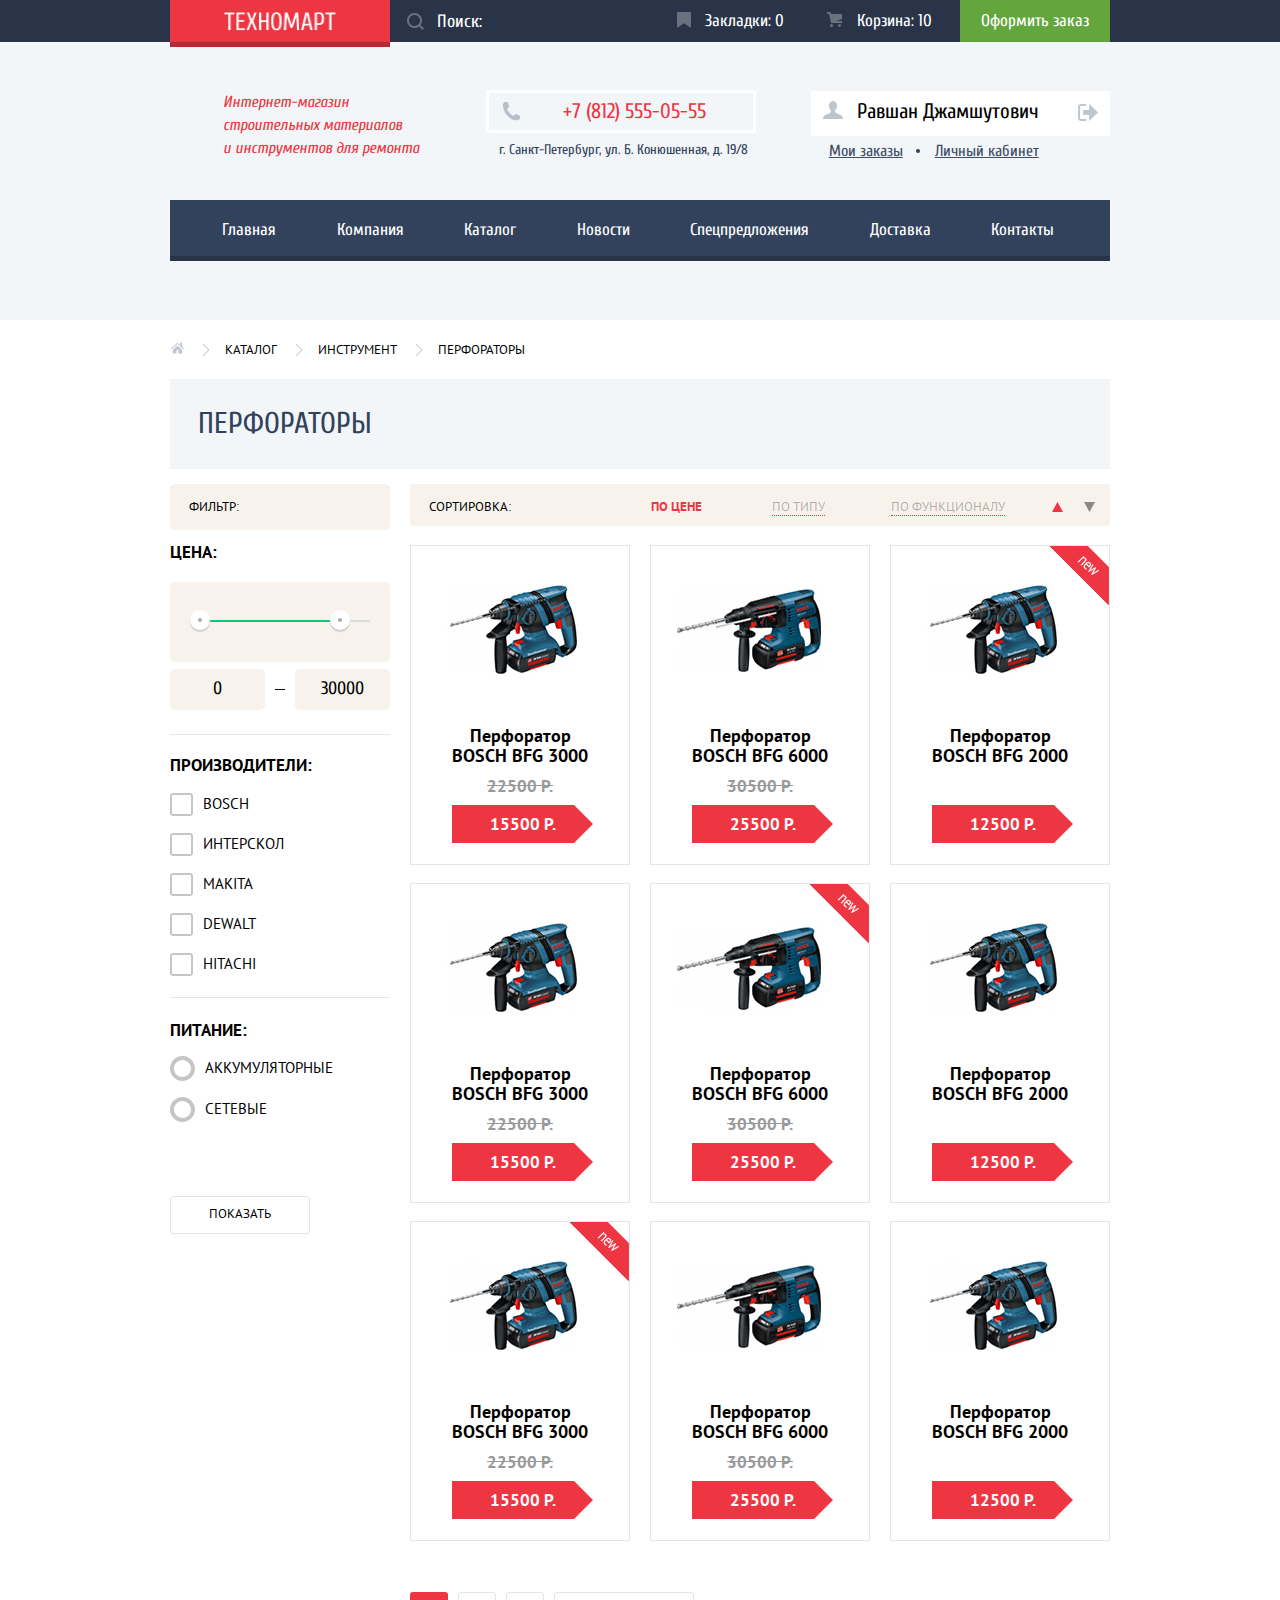
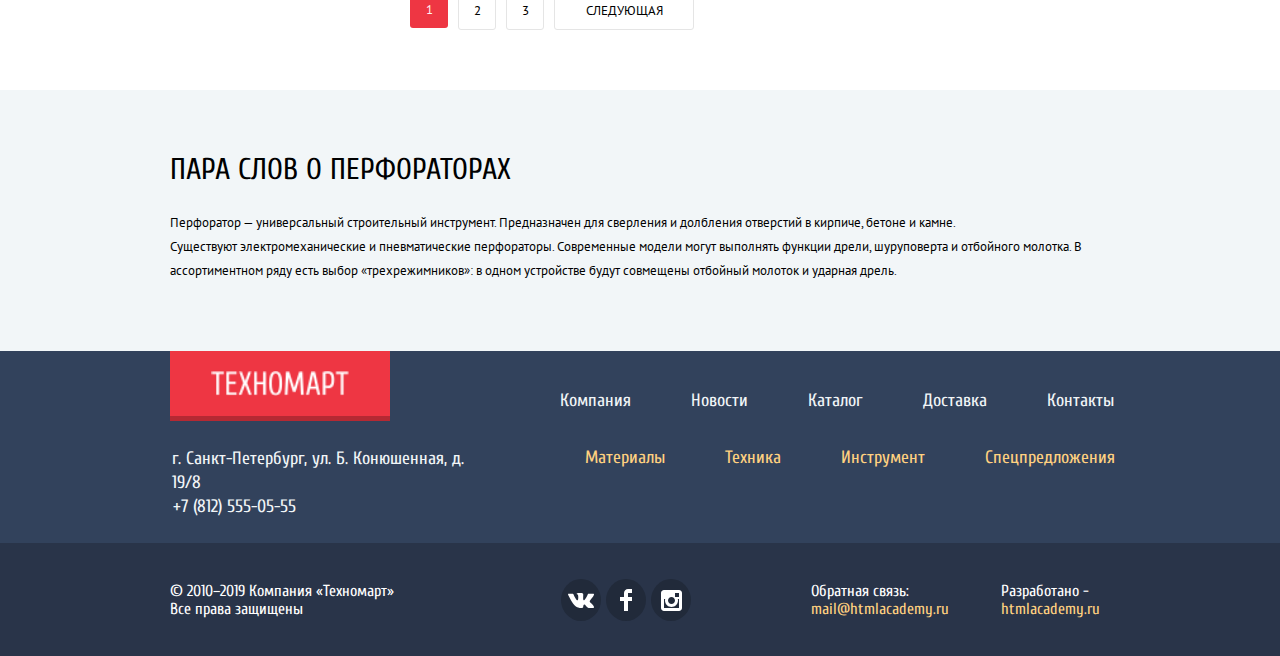
==== commit 62a12e59: "Первый этап отправки, после правок защиты." ====
--- a/catalog.html
+++ b/catalog.html
@@ -1,485 +1,475 @@
 <!DOCTYPE html>
 <html lang="ru">
-  <head>
-    <meta charset="utf-8">
-    <title>Каталог</title>
-    <link href="https://fonts.googleapis.com/css?family=Cuprum:400,400i,700&display=swap&subset=cyrillic" rel="stylesheet">
-    <link href="https://fonts.googleapis.com/css?family=PT+Sans:400,700&display=swap" rel="stylesheet">
-    <link rel="stylesheet" href="css/normalize.css">
-    <link rel="stylesheet" href="css/compressed.css">
-    <link rel="stylesheet" href="js/script.js">
-  </head>
-  <body>
-    <header class="header-wrapper"><!-- Header - Start -->
-    	<section class="header-top">
-        <div class="header-top-wrapper wrap">
-    		  <a class="logo"><img src="img/logo/logo-tehnomart.png" alt="техномарт" width="112" height="19"></a>
-    		  <form class="search" action="url" method="get">
-            <input type="search" id="search" name="search" placeholder="Поиск:" class="search-style">
-            <svg xmlns="http://www.w3.org/2000/svg" width="17" height="17" viewBox="0  0 17 17" fill="#fff">
-              <path d="M17,15.586l-3.542-3.542C14.421,10.782,15,9.21,15,7.5C15,3.358,11.643,0,7.5,0C3.358,0,0,3.358,0,7.5
-              C0,11.643,3.358,15,7.5,15c1.71,0,3.282-0.579,4.544-1.542L15.586,17L17,15.586z M2,7.5C2,4.467,4.467,2,7.5,2
-              C10.532,2,13,4.467,13,7.5c0,3.032-2.468,5.5-5.5,5.5C4.467,13,2,10.532,2,7.5z"/>
-            </svg>
-          </form>
-          <a class="marker" href="#">Закладки: 0</a>
-          <a class="basket" href="#">Корзина: 10</a>
-          <a class="order" href="#">Оформить заказ</a>
-        </div>
-    	</section>
-      <div class="wrap">
-        <section class="header-info">
-    		  <p class="header-description">
-            Интернет-магазин 
-            строительных материалов <br>
-            и инструментов для ремонта 
-    		  </p>
-          <div class="contact-information">
-            <a class="phone" href="tel:+7 (812) 555-05-55">+7 (812) 555-05-55</a>
-            <p class="address">
-              г. Санкт-Петербург, ул. Б. Конюшенная, д. 19/8
-            </p>
-    		  </div>
-          <article class="client-wrapper">
-            <div class="client">
-              <a class="client-name" href="#">Равшан Джамшутович</a>
-              <a class="client-exit" href="index.html"></a>
-            </div>
-            <ul class="personal-account">
-              <li><a href="#">Мои заказы</a></li>
-              <li><a href="#">Личный кабинет</a></li>
-            </ul>
-          </article>
-        </section>
-        <nav class="menu">
-    		  <ul class="menu-list">
-    		    <li><a href="index.html">Главная</a></li>
-            <li><a href="#">Компания</a></li>
-            <li><a>Каталог</a></li>
-            <li><a href="#">Новости</a></li>
-            <li><a href="#">Спецпредложения</a></li>
-            <li><a href="#">Доставка</a></li>
-            <li><a href="#">Контакты</a></li>
-          </ul>
-        </nav>
-      </div>
-    </header>
-                        <!-- Main Start -->
-
-  <main class="main-content">
-    <div class="main-wrapper-catalog">
-      <div class="wrap">
-        <section class="breadcrumbs">
-          <ul class="breadcrumbs-list">
-            <li>
-              <a href="index.html"><span class="main-hidden">Главная</span><img src="img/logo/icon-home.svg" alt="home" width="14" height="12"></a>
-            </li>
-            <li><a href="catalog.html">Каталог</a></li>
-            <li><a href="#">Инструмент</a></li>
-            <li><a>Перфораторы</a></li>
-          </ul>
-        </section>
-      </div>
-      <div class="instruments-title-wrapper wrap">
-        <h2 class="instruments-title">ПЕРФОРАТОРЫ</h2>
-      </div>
-      <div class="form-catalog-wrapper wrap">
-        <div class="filter-manufacturers-power-wrapper">  
-          <form action="url">
-            <fieldset class="filter-item">
-              <legend>Фильтр:</legend>
-              <h3 class="filter-price">Цена:</h3>
-              <div class="range-filter">
-                <div class="range-controls">
-                  <div class="scale">
-                    <div class="bar">
-                      <div class="toggle toggle-min"></div>
-                      <div class="toggle toggle-max"></div>
+	<head>
+		<meta charset="utf-8">
+		<title>Каталог</title>
+		<link href="https://fonts.googleapis.com/css?family=Cuprum:400,400i,700&display=swap&subset=cyrillic" rel="stylesheet">
+		<link href="https://fonts.googleapis.com/css?family=PT+Sans:400,700&display=swap" rel="stylesheet">
+		<link rel="stylesheet" href="css/normalize.css">
+		<link rel="stylesheet" href="css/style.css">
+		<link rel="stylesheet" href="js/script.js">
+	</head>
+	<body>
+		<header class="header-wrapper">
+			<section class="header-top">
+				<div class="header-top-wrapper wrap">
+					<a class="logo"><img src="img/logo/logo-tehnomart.png" alt="техномарт" width="112" height="19"></a>
+					<form class="search" action="url" method="get">
+						<input type="search" id="search" name="search" placeholder="Поиск:" class="search-style">
+						<svg xmlns="http://www.w3.org/2000/svg" width="17" height="17" viewBox="0  0 17 17" fill="#fff">
+							<path d="M17,15.586l-3.542-3.542C14.421,10.782,15,9.21,15,7.5C15,3.358,11.643,0,7.5,0C3.358,0,0,3.358,0,7.5
+							C0,11.643,3.358,15,7.5,15c1.71,0,3.282-0.579,4.544-1.542L15.586,17L17,15.586z M2,7.5C2,4.467,4.467,2,7.5,2
+							C10.532,2,13,4.467,13,7.5c0,3.032-2.468,5.5-5.5,5.5C4.467,13,2,10.532,2,7.5z"/>
+						</svg>
+					</form>
+					<a class="marker" href="#">Закладки: 0</a>
+					<a class="basket" href="#">Корзина: 10</a>
+					<a class="order" href="#">Оформить заказ</a>
+				</div>
+			</section>
+			<div class="wrap">
+				<section class="header-info">
+					<p class="header-description">
+						Интернет-магазин 
+						строительных материалов <br>
+						и инструментов для ремонта 
+					</p>
+					<div class="contact-information">
+						<a class="phone" href="#">+7 (812) 555-05-55</a>
+						<p class="address">
+							г. Санкт-Петербург, ул. Б. Конюшенная, д. 19/8
+						</p>
+					</div>
+					<article class="client-wrapper">
+						<div class="client">
+							<a class="client-name" href="#">Равшан Джамшутович</a>
+							<a class="client-exit" href="index.html"></a>
+						</div>
+						<ul class="personal-account">
+							<li><a href="#">Мои заказы</a></li>
+							<li><a href="#">Личный кабинет</a></li>
+						</ul>
+					</article>
+				</section>
+				<nav class="menu">
+					<ul class="menu-list">
+						<li><a href="index.html">Главная</a></li>
+						<li><a href="#">Компания</a></li>
+						<li><a>Каталог</a></li>
+						<li><a href="#">Новости</a></li>
+						<li><a href="#">Спецпредложения</a></li>
+						<li><a href="#">Доставка</a></li>
+						<li><a href="#">Контакты</a></li>
+					</ul>
+				</nav>
+			</div>
+		</header>
+		<main class="main-content">
+			<div class="main-wrapper-catalog">
+				<div class="wrap">
+					<section class="breadcrumbs">
+						<ul class="breadcrumbs-list">
+							<li>
+								<a href="index.html"><span class="main-hidden">Главная</span><img src="img/logo/icon-home.svg" alt="home" width="14" height="12"></a>
+							</li>
+							<li><a href="catalog.html">Каталог</a></li>
+							<li><a href="#">Инструмент</a></li>
+							<li><a>Перфораторы</a></li>
+						</ul>
+					</section>
+				</div>
+				<div class="instruments-title-wrapper wrap">
+					<h2 class="instruments-title">Перфораторы</h2>
+				</div>
+				<div class="form-catalog-wrapper wrap">
+					<div class="filter-manufacturers-power-wrapper">  
+						<form action="url" method="get">
+              <fieldset class="filter-item">
+                <legend>Фильтр:</legend>
+                <h3 class="filter-price">Цена:</h3>
+                <div class="range-filter">
+                  <div class="range-controls">
+                    <div class="scale">
+                      <div class="bar">
+                        <div class="toggle toggle-min"></div>
+                        <div class="toggle toggle-max"></div>
+                      </div>
                     </div>
                   </div>
+                  <div class="price-controls">
+                    <label for="min-price">
+                      <input type="text" name="min-price" value="0" id="min-price">
+                    </label>
+                    <label for="max-price">
+                      <input type="text" name="max-price" value="30000" id="max-price">
+                    </label>
+                  </div>
                 </div>
-                <div class="price-controls">
-                  <label for="min-price">
-                    <input type="text" name="min-price" value="0" id="min-price">
-                  </label>
-                  <label for="max-price">
-                    <input type="text" name="max-price" value="30000" id="max-price">
-                  </label>
-                </div>
-              </div>
-            </fieldset>
-          </form>
-          <form action="url" method="get">
-            <fieldset class="form-manufacturers">
-              <h3 class="form-manufacturers-tytle">производители:</h3>
-              <ul class="type-manufacturers">
-                <li>
-                  <label class="label-manufacturers" for="bosch">
-                    <input class="checkbox-manufacturers" type="checkbox" name="bosch" id="bosch">
-                    <svg class="checkbox-manufacturers-off" xmlns="http://www.w3.org/2000/svg" x="0px" y="0px" width="23px" height="23px" fill="c5c5c5">
-                      <path d="M20,2c0.542,0,1,0.458,1,1v17c0,0.542-0.458,1-1,1H3c-0.542,0-1-0.458-1-1V3c0-0.542,0.458-1,1-1H20 M20,0H3
-                      C1.35,0,0,1.35,0,3v17c0,1.65,1.35,3,3,3h17c1.65,0,3-1.35,3-3V3C23,1.35,21.65,0,20,0L20,0z"/>
-                    </svg>
-                    <svg class="checkbox-manufacturers-on" width="27px"
-                      height="23px" fill="c5c5c5">
-                      <polygon points="7.285,7.486 4.456,10.315 12.239,18.098 26.171,4.166 23.343,1.337 12.239,12.439     "/>
-                      <path d="M21,20c0,0.542-0.458,1-1,1H3c-0.542,0-1-0.458-1-1V3c0-0.542,0.458-1,1-1h16.908l1.585-1.585C21.051,0.158,20.545,0,20,0
-                      H3C1.35,0,0,1.35,0,3v17c0,1.65,1.35,3,3,3h17c1.65,0,3-1.35,3-3v-9.829l-2,2V20z"/>
-                    </svg>
-                    <span class="text-manufacturers">bosch</span>
-                  </label>
-                </li>
-                <li>
-                  <label class="label-manufacturers" for="интерскол">
-                    <input class="checkbox-manufacturers" type="checkbox" name="bosch" id="интерскол">
-                      <svg class="checkbox-manufacturers-off" xmlns="http://www.w3.org/2000/svg" x="0px" y="0px" width="23px" height="23px">
-                      <path d="M20,2c0.542,0,1,0.458,1,1v17c0,0.542-0.458,1-1,1H3c-0.542,0-1-0.458-1-1V3c0-0.542,0.458-1,1-1H20 M20,0H3
-                      C1.35,0,0,1.35,0,3v17c0,1.65,1.35,3,3,3h17c1.65,0,3-1.35,3-3V3C23,1.35,21.65,0,20,0L20,0z"/>
-                    </svg>
-                    <svg class="checkbox-manufacturers-on" width="27px"
-                      height="23px">
-                      <polygon points="7.285,7.486 4.456,10.315 12.239,18.098 26.171,4.166 23.343,1.337 12.239,12.439     "/>
-                      <path d="M21,20c0,0.542-0.458,1-1,1H3c-0.542,0-1-0.458-1-1V3c0-0.542,0.458-1,1-1h16.908l1.585-1.585C21.051,0.158,20.545,0,20,0
-                      H3C1.35,0,0,1.35,0,3v17c0,1.65,1.35,3,3,3h17c1.65,0,3-1.35,3-3v-9.829l-2,2V20z"/>
-                    </svg>
-                    <span class="text-manufacturers">интерскол</span>
-                  </label>
-                </li>
-                <li>
-                  <label class="label-manufacturers" for="makita">
-                    <input class="checkbox-manufacturers" type="checkbox" name="bosch" id="makita">
-                      <svg class="checkbox-manufacturers-off" xmlns="http://www.w3.org/2000/svg" x="0px" y="0px" width="23px" height="23px">
-                      <path d="M20,2c0.542,0,1,0.458,1,1v17c0,0.542-0.458,1-1,1H3c-0.542,0-1-0.458-1-1V3c0-0.542,0.458-1,1-1H20 M20,0H3
-                      C1.35,0,0,1.35,0,3v17c0,1.65,1.35,3,3,3h17c1.65,0,3-1.35,3-3V3C23,1.35,21.65,0,20,0L20,0z"/>
-                    </svg>
-                    <svg class="checkbox-manufacturers-on" width="27px"
-                      height="23px">
-                      <polygon points="7.285,7.486 4.456,10.315 12.239,18.098 26.171,4.166 23.343,1.337 12.239,12.439     "/>
-                      <path d="M21,20c0,0.542-0.458,1-1,1H3c-0.542,0-1-0.458-1-1V3c0-0.542,0.458-1,1-1h16.908l1.585-1.585C21.051,0.158,20.545,0,20,0
-                      H3C1.35,0,0,1.35,0,3v17c0,1.65,1.35,3,3,3h17c1.65,0,3-1.35,3-3v-9.829l-2,2V20z"/>
-                    </svg>
-                    <span class="text-manufacturers">makita</span>
-                  </label>
-                </li>
-                <li>
-                  <label class="label-manufacturers" for="dewalt">
-                    <input class="checkbox-manufacturers" type="checkbox" name="bosch" id="dewalt">
-                      <svg class="checkbox-manufacturers-off" xmlns="http://www.w3.org/2000/svg" x="0px" y="0px" width="23px" height="23px">
-                      <path d="M20,2c0.542,0,1,0.458,1,1v17c0,0.542-0.458,1-1,1H3c-0.542,0-1-0.458-1-1V3c0-0.542,0.458-1,1-1H20 M20,0H3
-                      C1.35,0,0,1.35,0,3v17c0,1.65,1.35,3,3,3h17c1.65,0,3-1.35,3-3V3C23,1.35,21.65,0,20,0L20,0z"/>
-                    </svg>
-                    <svg class="checkbox-manufacturers-on" width="27px"
-                      height="23px">
-                      <polygon points="7.285,7.486 4.456,10.315 12.239,18.098 26.171,4.166 23.343,1.337 12.239,12.439     "/>
-                      <path d="M21,20c0,0.542-0.458,1-1,1H3c-0.542,0-1-0.458-1-1V3c0-0.542,0.458-1,1-1h16.908l1.585-1.585C21.051,0.158,20.545,0,20,0
-                      H3C1.35,0,0,1.35,0,3v17c0,1.65,1.35,3,3,3h17c1.65,0,3-1.35,3-3v-9.829l-2,2V20z"/>
-                    </svg>
-                    <span class="text-manufacturers">dewalt</span>
-                  </label>
-                </li>
-                <li>
-                  <label class="label-manufacturers" for="hitachi">
-                    <input class="checkbox-manufacturers" type="checkbox" name="bosch" id="hitachi">
-                      <svg class="checkbox-manufacturers-off" xmlns="http://www.w3.org/2000/svg" x="0px" y="0px" width="23px" height="23px">
-                      <path d="M20,2c0.542,0,1,0.458,1,1v17c0,0.542-0.458,1-1,1H3c-0.542,0-1-0.458-1-1V3c0-0.542,0.458-1,1-1H20 M20,0H3
-                      C1.35,0,0,1.35,0,3v17c0,1.65,1.35,3,3,3h17c1.65,0,3-1.35,3-3V3C23,1.35,21.65,0,20,0L20,0z"/>
-                    </svg>
-                    <svg class="checkbox-manufacturers-on" width="27px"
-                      height="23px">
-                      <polygon points="7.285,7.486 4.456,10.315 12.239,18.098 26.171,4.166 23.343,1.337 12.239,12.439"/>
-                      <path d="M21,20c0,0.542-0.458,1-1,1H3c-0.542,0-1-0.458-1-1V3c0-0.542,0.458-1,1-1h16.908l1.585-1.585C21.051,0.158,20.545,0,20,0
-                      H3C1.35,0,0,1.35,0,3v17c0,1.65,1.35,3,3,3h17c1.65,0,3-1.35,3-3v-9.829l-2,2V20z"/>
-                    </svg>
-                    <span class="text-manufacturers">hitachi</span>
-                  </label>
-                </li>
-              </ul>
-            </fieldset>
-            <fieldset class="form-electro-power">
-              <h3 class="form-electro-power-tytle">питание:</h3>
-                <ul class="type-electro-power">
-                  <li>
-                    <label class="label-power-type" for="battery">
-                      <input class="radio-power-type" type="radio" name="аккумуляторные" id="battery" value="battery">
-                      <svg class="radio-power-off" x="0px" y="0px" width="25px" height="25px">
-                        <path d="M12.5,4c4.687,0,8.5,3.813,8.5,8.5c0,4.687-3.813,8.5-8.5,8.5C7.813,21,4,17.187,4,12.5C4,7.813,7.813,4,12.5,4 M12.5,0
-                        C5.597,0,0,5.597,0,12.5S5.597,25,12.5,25S25,19.403,25,12.5S19.403,0,12.5,0L12.5,0z"/>
-                      </svg>
-                      <svg class="radio-power-on" x="0px" y="0px" width="25px" height="25px" viewBox="0 0 25 25" enable-background="new 0 0 25 25" xml:space="preserve">
-                        <path d="M12.5,4c4.687,0,8.5,3.813,8.5,8.5c0,4.687-3.813,8.5-8.5,8.5C7.813,21,4,17.187,4,12.5C4,7.813,7.813,4,12.5,4 M12.5,0
-                        C5.597,0,0,5.597,0,12.5S5.597,25,12.5,25S25,19.403,25,12.5S19.403,0,12.5,0L12.5,0z"/>
-                        <circle cx="12.5" cy="12.5" r="4.5"/>
-                      </svg>
-                      <span class="text-power-type">Аккумуляторные</span>
-                    </label>
-                  </li>
-                  <li>
-                    <label class="label-power-type" for="electronic">
-                      <input class="radio-power-type" type="radio" name="сетевые" id="electronic" value="electronic">
-                      <svg class="radio-power-off" x="0px" y="0px" width="25px" height="25px">
-                        <path d="M12.5,4c4.687,0,8.5,3.813,8.5,8.5c0,4.687-3.813,8.5-8.5,8.5C7.813,21,4,17.187,4,12.5C4,7.813,7.813,4,12.5,4 M12.5,0
-                        C5.597,0,0,5.597,0,12.5S5.597,25,12.5,25S25,19.403,25,12.5S19.403,0,12.5,0L12.5,0z"/>
-                      </svg>
-                      <svg class="radio-power-on" x="0px" y="0px" width="25px" height="25px" viewBox="0 0 25 25" enable-background="new 0 0 25 25" xml:space="preserve">
-                        <path d="M12.5,4c4.687,0,8.5,3.813,8.5,8.5c0,4.687-3.813,8.5-8.5,8.5C7.813,21,4,17.187,4,12.5C4,7.813,7.813,4,12.5,4 M12.5,0
-                        C5.597,0,0,5.597,0,12.5S5.597,25,12.5,25S25,19.403,25,12.5S19.403,0,12.5,0L12.5,0z"/>
-                        <circle cx="12.5" cy="12.5" r="4.5"/>
-                      </svg>
-                      <span class="text-power-type">Сетевые</span>
-                    </label>
-                  </li>
-                </ul>
-            </fieldset>
-            <button class="button-show-manufacturers" type="submit">
-              Показать
-            </button>
-          </form>
-        </div>
-        <section class="catalog">
-          <ul class="catalog-sorting-wrapper">     <!-- Сортировка каталога -->
-            <li class="catalog-sorting-tytle">
-              <h3>Сортировка:</h3>
-            </li>
-            <li class="catalog-sorting byprice">
-              <a href="#">По цене</a>
-            </li>
-            <li class="catalog-sorting bytype">
-              <a href="#">По типу</a>
-            </li>
-            <li class="catalog-sorting byfunctionality">
-              <a href="#">По функционалу</a> 
-            </li>
-            <li class="sorting-button-up">
-              <a href="#">
-                <svg class="sorting-button-image-svg-first" version="1.1" id="Layer_1" xmlns="http://www.w3.org/2000/svg" xmlns:xlink="http://www.w3.org/1999/xlink" x="0px" y="0px"
-                  width="11px" height="10px" viewBox="0 0 11 10" enable-background="new 0 0 11 10" xml:space="preserve" fill="#231F20">
-                  <polygon points="5.5,0 0,10 11,10 "/>
-                </svg>
-              </a>
-            </li>
-            <li class="sorting-button-down">
-              <a href="#">
-                <svg class="sorting-button-image-svg" version="1.1" x="0px" y="0px"
-                  width="11px" height="10px" viewBox="0 0 11 10" enable-background="new 0 0 11 10" xml:space="preserve" fill="#231F20">
-                  <polyline points="5.5,10 0,0 11,0 "/>
-                </svg>
-              </a>
-            </li>
-          </ul>
-          <ul class="catalog-list">
-            <li class="catalog-item"><!-- ============================ 1 -->
-              <div class="catalog-bookmark-buy">
-                <a class="catalog-buy" href="#">купить</a>
-                <a class="catalog-bookmark" href="#">в закладки</a>
-              </div>
-              <img class="catalog-item-image" src="img/pictures/item-1.jpg" alt="Перфоратор" width="218" height="170">
-              <p class="catalog-item-type">
-                <a href="catalog.html">Перфоратор BOSCH BFG 3000</a>
-              </p>
-              <span class="price"><del>22500 Р.</del></span>
-              <span class="price new">15500 Р.</span>
-            </li>
-            <li class="catalog-item"><!-- ============================ 2 -->
-              <div class="catalog-bookmark-buy">
-                <a class="catalog-buy" href="#">купить</a>
-                <a class="catalog-bookmark" href="#">в закладки</a>
-              </div>
-              <img class="catalog-item-image" src="img/pictures/item-2.jpg" alt="Перфоратор" width="218" height="170">
-              <p class="catalog-item-type">
-                <a href="catalog.html">Перфоратор BOSCH BFG 6000</a>
-              </p>
-              <span class="price"><del>30500 Р.</del></span>
-              <span class="price new">25500 Р.</span>
-            </li>
-            <li class="catalog-item"><!-- ============================ 3 -->
-              <div class="catalog-bookmark-buy">
-                <a class="catalog-buy" href="#">купить</a>
-                <a class="catalog-bookmark" href="#">в закладки</a>
-              </div>
-              <div class="new-flag"><img src="img/logo/icon-new-flag.png" alt="new-flag" width="60" height="59"></div>
-              <img class="catalog-item-image" src="img/pictures/item-3.jpg" alt="Перфоратор" width="218" height="170">
-              <p class="catalog-item-type">
-                <a href="catalog.html">Перфоратор BOSCH BFG 2000</a>
-              </p>
-              <span class="price"></span>
-              <span class="price new">12500 Р.</span>
-            </li>
-            <li class="catalog-item"><!-- ============================ 4 -->
-              <div class="catalog-bookmark-buy">
-                <a class="catalog-buy" href="#">купить</a>
-                <a class="catalog-bookmark" href="#">в закладки</a>
-              </div>
-              <img class="catalog-item-image" src="img/pictures/item-1.jpg" alt="Перфоратор" width="218" height="170">
-              <p class="catalog-item-type">
-                <a href="catalog.html">Перфоратор BOSCH BFG 3000</a>
-              </p>
-              <span class="price"><del>22500 Р.</del></span>
-              <span class="price new">15500 Р.</span>
-            </li>
-            <li class="catalog-item"><!-- ============================ 5 -->
-              <div class="catalog-bookmark-buy">
-                <a class="catalog-buy" href="#">купить</a>
-                <a class="catalog-bookmark" href="#">в закладки</a>
-              </div>
-              <div class="new-flag"><img src="img/logo/icon-new-flag.png" alt="new-flag" width="60" height="59"></div>
-              <img class="catalog-item-image" src="img/pictures/item-2.jpg" alt="Перфоратор" width="218" height="170">
-              <p class="catalog-item-type">
-                <a href="catalog.html">Перфоратор BOSCH BFG 6000</a>
-              </p>
-              <span class="price"><del>30500 Р.</del></span>
-              <span class="price new">25500 Р.</span>
-            </li>
-            <li class="catalog-item"><!-- ============================ 6 -->
-              <div class="catalog-bookmark-buy">
-                <a class="catalog-buy" href="#">купить</a>
-                <a class="catalog-bookmark" href="#">в закладки</a>
-              </div>
-              <img class="catalog-item-image" src="img/pictures/item-3.jpg" alt="Перфоратор" width="218" height="170">
-              <p class="catalog-item-type">
-                <a href="catalog.html">Перфоратор BOSCH BFG 2000</a>
-              </p>
-              <span class="price"></span>
-              <span class="price new">12500 Р.</span>
-            </li>
-            <li class="catalog-item catalog-item-last-items-margin"><!-- ============================ 7 -->
-              <div class="catalog-bookmark-buy">
-                <a class="catalog-buy" href="#">купить</a>
-                <a class="catalog-bookmark" href="#">в закладки</a>
-              </div>
-              <div class="new-flag"><img src="img/logo/icon-new-flag.png" alt="new-flag" width="60" height="59"></div>
-              <img class="catalog-item-image" src="img/pictures/item-1.jpg" alt="Перфоратор" width="218" height="170">
-              <p class="catalog-item-type">
-                <a href="catalog.html">Перфоратор BOSCH BFG 3000</a>
-              </p>
-              <span class="price"><del>22500 Р.</del></span>
-              <span class="price new">15500 Р.</span>
-            </li>
-            <li class="catalog-item catalog-item-last-items-margin"><!-- ============================ 8 -->
-              <div class="catalog-bookmark-buy">
-                <a class="catalog-buy" href="#">купить</a>
-                <a class="catalog-bookmark" href="#">в закладки</a>
-              </div>
-              <img class="catalog-item-image" src="img/pictures/item-2.jpg" alt="Перфоратор" width="218" height="170">
-              <p class="catalog-item-type">
-                <a href="catalog.html">Перфоратор BOSCH BFG 6000</a>
-              </p>
-              <span class="price"><del>30500 Р.</del></span>
-              <span class="price new">25500 Р.</span>
-            </li>
-            <li class="catalog-item catalog-item-last-items-margin"><!-- ============================ 9 -->
-              <div class="catalog-bookmark-buy">
-                <a class="catalog-buy" href="#">купить</a>
-                <a class="catalog-bookmark" href="#">в закладки</a>
-              </div>
-              <img class="catalog-item-image" src="img/pictures/item-3.jpg" alt="Перфоратор" width="218" height="170">
-              <p class="catalog-item-type">
-                <a href="catalog.html">Перфоратор BOSCH BFG 2000</a>
-              </p>
-              <span class="price"></span>
-              <span class="price new">12500 Р.</span>
-            </li>
-          </ul>
-          <!-- Кнопки страниц каталога... -->
-          <ul class="catalog-button-page">
-            <li class="catalog-page-wrapper">
-              <a class="catalog-page first-button-active" href="catalog.html">1</a>
-            </li>
-            <li class="catalog-page-wrapper">
-              <a class="catalog-page" href="catalog.html">2</a>
-            </li>
-            <li class="catalog-page-wrapper">
-              <a class="catalog-page" href="catalog.html">3</a>
-            </li>
-            <li class="catalog-page-wrapper">
-              <a class="catalog-page catalog-next-button" href="catalog.html">следующая</a>
-            </li>
-          </ul>
-        </section>
-      </div>
-      <section class="few-words-about-hammers">
-        <div class="about-hammers-wrapper wrap">
-          <h3 class="about-hammers-tytle">ПАРА СЛОВ О ПЕРФОРАТОРАХ</h3>
-          <p class="about-hammers-text">
-            Перфоратор — универсальный строительный инструмент. Предназначен для сверления и долбления отверстий в кирпиче, бетоне и камне. <br>
-            Существуют электромеханические и пневматические перфораторы. Современные модели могут выполнять функции дрели, шуруповерта и отбойного молотка. В ассортиментном ряду есть выбор «трехрежимников»: в одном устройстве будут совмещены отбойный молоток и ударная дрель.
-          </p>
-        </div>
-      </section>
-    </div>
-  </main>
+              </fieldset>
+							<fieldset class="form-manufacturers">
+								<h3 class="form-manufacturers-tytle">производители:</h3>
+								<ul class="type-manufacturers">
+									<li>
+										<label class="label-manufacturers" for="bosch">
+											<input class="checkbox-manufacturers" type="checkbox" name="bosch" id="bosch">
+											<svg class="checkbox-manufacturers-off" xmlns="http://www.w3.org/2000/svg" x="0px" y="0px" width="23px" height="23px" fill="c5c5c5">
+												<path d="M20,2c0.542,0,1,0.458,1,1v17c0,0.542-0.458,1-1,1H3c-0.542,0-1-0.458-1-1V3c0-0.542,0.458-1,1-1H20 M20,0H3
+												C1.35,0,0,1.35,0,3v17c0,1.65,1.35,3,3,3h17c1.65,0,3-1.35,3-3V3C23,1.35,21.65,0,20,0L20,0z"/>
+											</svg>
+											<svg class="checkbox-manufacturers-on" width="27px"
+												height="23px" fill="c5c5c5">
+												<polygon points="7.285,7.486 4.456,10.315 12.239,18.098 26.171,4.166 23.343,1.337 12.239,12.439     "/>
+												<path d="M21,20c0,0.542-0.458,1-1,1H3c-0.542,0-1-0.458-1-1V3c0-0.542,0.458-1,1-1h16.908l1.585-1.585C21.051,0.158,20.545,0,20,0
+												H3C1.35,0,0,1.35,0,3v17c0,1.65,1.35,3,3,3h17c1.65,0,3-1.35,3-3v-9.829l-2,2V20z"/>
+											</svg>
+											<span class="text-manufacturers">bosch</span>
+										</label>
+									</li>
+									<li>
+										<label class="label-manufacturers" for="interscol">
+											<input class="checkbox-manufacturers" type="checkbox" name="interscol" id="interscol">
+												<svg class="checkbox-manufacturers-off" xmlns="http://www.w3.org/2000/svg" x="0px" y="0px" width="23px" height="23px">
+												<path d="M20,2c0.542,0,1,0.458,1,1v17c0,0.542-0.458,1-1,1H3c-0.542,0-1-0.458-1-1V3c0-0.542,0.458-1,1-1H20 M20,0H3
+												C1.35,0,0,1.35,0,3v17c0,1.65,1.35,3,3,3h17c1.65,0,3-1.35,3-3V3C23,1.35,21.65,0,20,0L20,0z"/>
+											</svg>
+											<svg class="checkbox-manufacturers-on" width="27px"
+												height="23px">
+												<polygon points="7.285,7.486 4.456,10.315 12.239,18.098 26.171,4.166 23.343,1.337 12.239,12.439     "/>
+												<path d="M21,20c0,0.542-0.458,1-1,1H3c-0.542,0-1-0.458-1-1V3c0-0.542,0.458-1,1-1h16.908l1.585-1.585C21.051,0.158,20.545,0,20,0
+												H3C1.35,0,0,1.35,0,3v17c0,1.65,1.35,3,3,3h17c1.65,0,3-1.35,3-3v-9.829l-2,2V20z"/>
+											</svg>
+											<span class="text-manufacturers">интерскол</span>
+										</label>
+									</li>
+									<li>
+										<label class="label-manufacturers" for="makita">
+											<input class="checkbox-manufacturers" type="checkbox" name="makita" id="makita">
+												<svg class="checkbox-manufacturers-off" xmlns="http://www.w3.org/2000/svg" x="0px" y="0px" width="23px" height="23px">
+												<path d="M20,2c0.542,0,1,0.458,1,1v17c0,0.542-0.458,1-1,1H3c-0.542,0-1-0.458-1-1V3c0-0.542,0.458-1,1-1H20 M20,0H3
+												C1.35,0,0,1.35,0,3v17c0,1.65,1.35,3,3,3h17c1.65,0,3-1.35,3-3V3C23,1.35,21.65,0,20,0L20,0z"/>
+											</svg>
+											<svg class="checkbox-manufacturers-on" width="27px"
+												height="23px">
+												<polygon points="7.285,7.486 4.456,10.315 12.239,18.098 26.171,4.166 23.343,1.337 12.239,12.439     "/>
+												<path d="M21,20c0,0.542-0.458,1-1,1H3c-0.542,0-1-0.458-1-1V3c0-0.542,0.458-1,1-1h16.908l1.585-1.585C21.051,0.158,20.545,0,20,0
+												H3C1.35,0,0,1.35,0,3v17c0,1.65,1.35,3,3,3h17c1.65,0,3-1.35,3-3v-9.829l-2,2V20z"/>
+											</svg>
+											<span class="text-manufacturers">makita</span>
+										</label>
+									</li>
+									<li>
+										<label class="label-manufacturers" for="dewalt">
+											<input class="checkbox-manufacturers" type="checkbox" name="dewalt" id="dewalt">
+												<svg class="checkbox-manufacturers-off" xmlns="http://www.w3.org/2000/svg" x="0px" y="0px" width="23px" height="23px">
+												<path d="M20,2c0.542,0,1,0.458,1,1v17c0,0.542-0.458,1-1,1H3c-0.542,0-1-0.458-1-1V3c0-0.542,0.458-1,1-1H20 M20,0H3
+												C1.35,0,0,1.35,0,3v17c0,1.65,1.35,3,3,3h17c1.65,0,3-1.35,3-3V3C23,1.35,21.65,0,20,0L20,0z"/>
+											</svg>
+											<svg class="checkbox-manufacturers-on" width="27px"
+												height="23px">
+												<polygon points="7.285,7.486 4.456,10.315 12.239,18.098 26.171,4.166 23.343,1.337 12.239,12.439     "/>
+												<path d="M21,20c0,0.542-0.458,1-1,1H3c-0.542,0-1-0.458-1-1V3c0-0.542,0.458-1,1-1h16.908l1.585-1.585C21.051,0.158,20.545,0,20,0
+												H3C1.35,0,0,1.35,0,3v17c0,1.65,1.35,3,3,3h17c1.65,0,3-1.35,3-3v-9.829l-2,2V20z"/>
+											</svg>
+											<span class="text-manufacturers">dewalt</span>
+										</label>
+									</li>
+									<li>
+										<label class="label-manufacturers" for="hitachi">
+											<input class="checkbox-manufacturers" type="checkbox" name="hitachi" id="hitachi">
+												<svg class="checkbox-manufacturers-off" xmlns="http://www.w3.org/2000/svg" x="0px" y="0px" width="23px" height="23px">
+												<path d="M20,2c0.542,0,1,0.458,1,1v17c0,0.542-0.458,1-1,1H3c-0.542,0-1-0.458-1-1V3c0-0.542,0.458-1,1-1H20 M20,0H3
+												C1.35,0,0,1.35,0,3v17c0,1.65,1.35,3,3,3h17c1.65,0,3-1.35,3-3V3C23,1.35,21.65,0,20,0L20,0z"/>
+											</svg>
+											<svg class="checkbox-manufacturers-on" width="27px"
+												height="23px">
+												<polygon points="7.285,7.486 4.456,10.315 12.239,18.098 26.171,4.166 23.343,1.337 12.239,12.439"/>
+												<path d="M21,20c0,0.542-0.458,1-1,1H3c-0.542,0-1-0.458-1-1V3c0-0.542,0.458-1,1-1h16.908l1.585-1.585C21.051,0.158,20.545,0,20,0
+												H3C1.35,0,0,1.35,0,3v17c0,1.65,1.35,3,3,3h17c1.65,0,3-1.35,3-3v-9.829l-2,2V20z"/>
+											</svg>
+											<span class="text-manufacturers">hitachi</span>
+										</label>
+									</li>
+								</ul>
+							</fieldset>
+							<fieldset class="form-electro-power">
+								<h3 class="form-electro-power-tytle">питание:</h3>
+								<ul class="type-electro-power">
+									<li>
+										<label class="label-power-type" for="battery">  
+											<input class="radio-power-type" type="radio" name="electronic" id="battery" value="battery">
+											<svg class="radio-power-off" x="0px" y="0px" width="25px" height="25px">
+												<path d="M12.5,4c4.687,0,8.5,3.813,8.5,8.5c0,4.687-3.813,8.5-8.5,8.5C7.813,21,4,17.187,4,12.5C4,7.813,7.813,4,12.5,4 M12.5,0
+												C5.597,0,0,5.597,0,12.5S5.597,25,12.5,25S25,19.403,25,12.5S19.403,0,12.5,0L12.5,0z"/>
+											</svg>
+											<svg class="radio-power-on" x="0px" y="0px" width="25px" height="25px" viewBox="0 0 25 25" enable-background="new 0 0 25 25" xml:space="preserve">
+												<path d="M12.5,4c4.687,0,8.5,3.813,8.5,8.5c0,4.687-3.813,8.5-8.5,8.5C7.813,21,4,17.187,4,12.5C4,7.813,7.813,4,12.5,4 M12.5,0
+												C5.597,0,0,5.597,0,12.5S5.597,25,12.5,25S25,19.403,25,12.5S19.403,0,12.5,0L12.5,0z"/>
+												<circle cx="12.5" cy="12.5" r="4.5"/>
+											</svg>
+											<span class="text-power-type">Аккумуляторные</span>
+										</label>
+									</li>
+									<li>
+										<label class="label-power-type" for="electronic">
+											<input class="radio-power-type" type="radio" name="electronic" id="electronic" value="electronic">
+											<svg class="radio-power-off" x="0px" y="0px" width="25px" height="25px">
+												<path d="M12.5,4c4.687,0,8.5,3.813,8.5,8.5c0,4.687-3.813,8.5-8.5,8.5C7.813,21,4,17.187,4,12.5C4,7.813,7.813,4,12.5,4 M12.5,0
+												C5.597,0,0,5.597,0,12.5S5.597,25,12.5,25S25,19.403,25,12.5S19.403,0,12.5,0L12.5,0z"/>
+											</svg>
+											<svg class="radio-power-on" x="0px" y="0px" width="25px" height="25px" viewBox="0 0 25 25" enable-background="new 0 0 25 25" xml:space="preserve">
+												<path d="M12.5,4c4.687,0,8.5,3.813,8.5,8.5c0,4.687-3.813,8.5-8.5,8.5C7.813,21,4,17.187,4,12.5C4,7.813,7.813,4,12.5,4 M12.5,0
+												C5.597,0,0,5.597,0,12.5S5.597,25,12.5,25S25,19.403,25,12.5S19.403,0,12.5,0L12.5,0z"/>
+												<circle cx="12.5" cy="12.5" r="4.5"/>
+											</svg>
+											<span class="text-power-type">Сетевые</span>
+										</label>
+									</li>
+								</ul>
+							</fieldset>
+							<button class="button-show-manufacturers" type="submit">Показать</button>
+						</form>
+					</div>
+					<div class="catalog">
+						<ul class="catalog-sorting-wrapper">
+							<li class="catalog-sorting-tytle">
+								<h3>Сортировка:</h3>
+							</li>
+							<li class="catalog-sorting byprice">
+								<a href="#">По цене</a>
+							</li>
+							<li class="catalog-sorting bytype">
+								<a href="#">По типу</a>
+							</li>
+							<li class="catalog-sorting byfunctionality">
+								<a href="#">По функционалу</a> 
+							</li>
+							<li class="sorting-button-up">
+								<a href="#">
+									<svg class="sorting-button-image-svg-first" version="1.1" id="Layer_1" xmlns="http://www.w3.org/2000/svg" xmlns:xlink="http://www.w3.org/1999/xlink" x="0px" y="0px" width="11px" height="10px" viewBox="0 0 11 10" enable-background="new 0 0 11 10" xml:space="preserve" fill="#231F20">
+										<polygon points="5.5,0 0,10 11,10 "/>
+									</svg>
+								</a>
+							</li>
+							<li class="sorting-button-down">
+								<a href="#">
+									<svg class="sorting-button-image-svg" version="1.1" x="0px" y="0px"
+										width="11px" height="10px" viewBox="0 0 11 10" enable-background="new 0 0 11 10" xml:space="preserve" fill="#231F20">
+										<polyline points="5.5,10 0,0 11,0 "/>
+									</svg>
+								</a>
+							</li>
+						</ul>
+						<ul class="catalog-list">
+							<li class="catalog-item">
+								<div class="catalog-bookmark-buy">
+									<a class="catalog-buy" href="#">купить</a>
+									<a class="catalog-bookmark" href="#">в закладки</a>
+								</div>
+								<img class="catalog-item-image" src="img/pictures/item-1.jpg" alt="Перфоратор" width="218" height="170">
+								<p class="catalog-item-type">
+									<a href="catalog.html">Перфоратор BOSCH BFG 3000</a>
+								</p>
+								<span class="price"><del>22500 Р.</del></span>
+								<span class="price new">15500 Р.</span>
+							</li>
+							<li class="catalog-item">
+								<div class="catalog-bookmark-buy">
+									<a class="catalog-buy" href="#">купить</a>
+									<a class="catalog-bookmark" href="#">в закладки</a>
+								</div>
+								<img class="catalog-item-image" src="img/pictures/item-2.jpg" alt="Перфоратор" width="218" height="170">
+								<p class="catalog-item-type">
+									<a href="catalog.html">Перфоратор BOSCH BFG 6000</a>
+								</p>
+								<span class="price"><del>30500 Р.</del></span>
+								<span class="price new">25500 Р.</span>
+							</li>
+							<li class="catalog-item">
+								<div class="catalog-bookmark-buy">
+									<a class="catalog-buy" href="#">купить</a>
+									<a class="catalog-bookmark" href="#">в закладки</a>
+								</div>
+								<div class="new-flag"><img src="img/logo/icon-new-flag.png" alt="new-flag" width="60" height="59"></div>
+								<img class="catalog-item-image" src="img/pictures/item-3.jpg" alt="Перфоратор" width="218" height="170">
+								<p class="catalog-item-type">
+									<a href="catalog.html">Перфоратор BOSCH BFG 2000</a>
+								</p>
+								<span class="price"></span>
+								<span class="price new">12500 Р.</span>
+							</li>
+							<li class="catalog-item">
+								<div class="catalog-bookmark-buy">
+									<a class="catalog-buy" href="#">купить</a>
+									<a class="catalog-bookmark" href="#">в закладки</a>
+								</div>
+								<img class="catalog-item-image" src="img/pictures/item-1.jpg" alt="Перфоратор" width="218" height="170">
+								<p class="catalog-item-type">
+									<a href="catalog.html">Перфоратор BOSCH BFG 3000</a>
+								</p>
+								<span class="price"><del>22500 Р.</del></span>
+								<span class="price new">15500 Р.</span>
+							</li>
+							<li class="catalog-item">
+								<div class="catalog-bookmark-buy">
+									<a class="catalog-buy" href="#">купить</a>
+									<a class="catalog-bookmark" href="#">в закладки</a>
+								</div>
+								<div class="new-flag"><img src="img/logo/icon-new-flag.png" alt="new-flag" width="60" height="59"></div>
+								<img class="catalog-item-image" src="img/pictures/item-2.jpg" alt="Перфоратор" width="218" height="170">
+								<p class="catalog-item-type">
+									<a href="catalog.html">Перфоратор BOSCH BFG 6000</a>
+								</p>
+								<span class="price"><del>30500 Р.</del></span>
+								<span class="price new">25500 Р.</span>
+							</li>
+							<li class="catalog-item">
+								<div class="catalog-bookmark-buy">
+									<a class="catalog-buy" href="#">купить</a>
+									<a class="catalog-bookmark" href="#">в закладки</a>
+								</div>
+								<img class="catalog-item-image" src="img/pictures/item-3.jpg" alt="Перфоратор" width="218" height="170">
+								<p class="catalog-item-type">
+									<a href="catalog.html">Перфоратор BOSCH BFG 2000</a>
+								</p>
+								<span class="price"></span>
+								<span class="price new">12500 Р.</span>
+							</li>
+							<li class="catalog-item catalog-item-last-items-margin">
+								<div class="catalog-bookmark-buy">
+									<a class="catalog-buy" href="#">купить</a>
+									<a class="catalog-bookmark" href="#">в закладки</a>
+								</div>
+								<div class="new-flag"><img src="img/logo/icon-new-flag.png" alt="new-flag" width="60" height="59"></div>
+								<img class="catalog-item-image" src="img/pictures/item-1.jpg" alt="Перфоратор" width="218" height="170">
+								<p class="catalog-item-type">
+									<a href="catalog.html">Перфоратор BOSCH BFG 3000</a>
+								</p>
+								<span class="price"><del>22500 Р.</del></span>
+								<span class="price new">15500 Р.</span>
+							</li>
+							<li class="catalog-item catalog-item-last-items-margin">
+								<div class="catalog-bookmark-buy">
+									<a class="catalog-buy" href="#">купить</a>
+									<a class="catalog-bookmark" href="#">в закладки</a>
+								</div>
+								<img class="catalog-item-image" src="img/pictures/item-2.jpg" alt="Перфоратор" width="218" height="170">
+								<p class="catalog-item-type">
+									<a href="catalog.html">Перфоратор BOSCH BFG 6000</a>
+								</p>
+								<span class="price"><del>30500 Р.</del></span>
+								<span class="price new">25500 Р.</span>
+							</li>
+							<li class="catalog-item catalog-item-last-items-margin">
+								<div class="catalog-bookmark-buy">
+									<a class="catalog-buy" href="#">купить</a>
+									<a class="catalog-bookmark" href="#">в закладки</a>
+								</div>
+								<img class="catalog-item-image" src="img/pictures/item-3.jpg" alt="Перфоратор" width="218" height="170">
+								<p class="catalog-item-type">
+									<a href="catalog.html">Перфоратор BOSCH BFG 2000</a>
+								</p>
+								<span class="price"></span>
+								<span class="price new">12500 Р.</span>
+							</li>
+						</ul>
+						<ul class="catalog-button-page">
+							<li class="catalog-page-wrapper">
+								<a class="catalog-page first-button-active" href="catalog.html">1</a>
+							</li>
+							<li class="catalog-page-wrapper">
+								<a class="catalog-page" href="catalog.html">2</a>
+							</li>
+							<li class="catalog-page-wrapper">
+								<a class="catalog-page" href="catalog.html">3</a>
+							</li>
+							<li class="catalog-page-wrapper">
+								<a class="catalog-page catalog-next-button" href="catalog.html">следующая</a>
+							</li>
+						</ul>
+					</div>
+				</div>
+				<section class="few-words-about-hammers">
+					<div class="about-hammers-wrapper wrap">
+						<h3 class="about-hammers-tytle">Пара слов о перфораторах</h3>
+						<p class="about-hammers-text">
+							Перфоратор — универсальный строительный инструмент. Предназначен для сверления и долбления отверстий в кирпиче, бетоне и камне. <br>
+							Существуют электромеханические и пневматические перфораторы. Современные модели могут выполнять функции дрели, шуруповерта и отбойного молотка. В ассортиментном ряду есть выбор «трехрежимников»: в одном устройстве будут совмещены отбойный молоток и ударная дрель.
+						</p>
+					</div>
+				</section>
+			</div>
+		</main>
+		<footer class="footer-wrapper">
+			<section class="footer-top">
+				<div class="footer-top-wrapper wrap">
+					<section class="footer-logo-address">
+						<a class="footer-logo" href="index.html"><img src="img/logo/logo-tehnomart.png" alt="техномарт" width="138" height="25"></a>
+						<p class="footer-address">
+							г. Санкт-Петербург, ул. Б. Конюшенная, д. 19/8
+						</p>
+						<a class="footer-address-phote-number" href="#">+7 (812) 555-05-55</a>
+					</section>
+					<section class="footer-menu">
+						<ul class="footer-menu-list ">
+							<li><a href="#">Компания</a></li>
+							<li><a href="#">Новости</a></li>
+							<li><a href="catalog.html">Каталог</a></li>
+							<li><a href="#">Доставка</a></li>
+							<li><a href="#">Контакты</a></li>
+						</ul>
+						<ul class="footer-menu-list footer-menu-bottom">
+							<li><a href="#">Материалы</a></li>
+							<li><a href="#">Техника</a></li>
+							<li><a href="#">Инструмент</a></li>
+							<li><a href="#">Спецпредложения</a></li>
+						</ul>
+					</section>
+				</div>
+			</section>
+			<section class="footer-bottom">
+				<div class="footer-bootom-wrapper wrap">
+					<div class="copyrigh">
+						<p class="description">© 2010–2019 Компания «Техномарт»</p>
+						<p class="protected">Все права защищены</p>
+					</div>
+					<section class="social-wrapper">
+						<a class="vkontakte" href="#"><span class="visually-hidden">Вконтакте</span></a>
+						<a class="facebook" href="#"><span class="visually-hidden">Facebook</span></a>
+						<a class="instagram" href="#"><span class="visually-hidden">Instagram</span></a>
+					</section>
+					<section class="footer-feedback">
+						<div class="footer-feedback-title left">  
+							<p>Обратная связь:</p>
+							<a href="mail@htmlacademy.ru">mail@htmlacademy.ru</a>
+						</div>
+						<div class="footer-feedback-title right">
+							<p>Разработано -</p>
+							<a href="htmlacademy.ru">htmlacademy.ru</a>
+						</div>
+					</section>
+				</div>
+			</section>
+		</footer>
+		<!-- форма popup -->
+		<section class="popup-item-basket">
+			<h2 class="visually-hidden">Товар добавлен в корзину</h2>
+			<button class="closed closing-form-item">
+				<span class="visually-hidden">Закрыть всплывающие окна</span>
+			</button>
+			<div class="item-basket-wrapper">
+				<img src="img/logo/icon-green-check-mark.svg" alt="Зеленая галочка" width="66" height="66">
+				<h2 class="item-basket">Товар добавлен в корзину!</h2>
+			</div>
+			<form class="buttons-popup-item" action="url" method="get">
+				<button class="buttons-item make-request" type="submit">
+					Оформить заказ
+				</button>
+				<button class="buttons-item continue-shopping" type="submit">
+					Продолжить покупки
+				</button>
+			</form>
+		</section>
 
-                        <!-- Footer Start -->
-    <footer class="footer-wrapper"><!-- Footer Start -->
-      <section class="footer-top">
-        <div class="footer-top-wrapper wrap">
-          <section class="footer-logo-address">
-            <a class="footer-logo" href="index.html"><img src="img/logo/logo-tehnomart.png" alt="техномарт" width="138" height="25"></a>
-            <p class="footer-address">
-            г. Санкт-Петербург, ул. Б. Конюшенная, д. 19/8
-            </p>
-            <a class="footer-address-phote-number" href="#">+7 (812) 555-05-55</a>
-          </section>
-          <section class="footer-menu">
-            <ul class="footer-menu-list ">
-              <li><a href="#">Компания</a></li>
-              <li><a href="#">Новости</a></li>
-              <li><a href="catalog.html">Каталог</a></li>
-              <li><a href="#">Доставка</a></li>
-              <li><a href="#">Контакты</a></li>
-            </ul>
-              <ul class="footer-menu-list footer-menu-bottom">
-              <li><a href="#">Материалы</a></li>
-              <li><a href="#">Техника</a></li>
-              <li><a href="#">Инструмент</a></li>
-              <li><a href="#">Спецпредложения</a></li>
-            </ul>
-          </section>
-        </div>
-      </section>
-      <section class="footer-bottom">
-        <div class="footer-bootom-wrapper wrap">
-          <div class="copyrigh">
-            <p class="description">© 2010–2019 Компания «Техномарт»</p>
-            <p class="protected">Все права защищены</p>
-          </div>
-          <section class="social-wrapper">
-            <a class="vkontakte" href="#"><span class="visually-hidden">Вконтакте</span></a>
-            <a class="facebook" href="#"><span class="visually-hidden">Facebook</span></a>
-            <a class="instagram" href="#"><span class="visually-hidden">Instagram</span></a>
-          </section>
-          <section class="footer-feedback">
-            <div class="footer-feedback-title left">  
-              <p>Обратная связь:</p>
-              <a href="mail@htmlacademy.ru">mail@htmlacademy.ru</a>
-            </div>
-            <div class="footer-feedback-title right">
-              <p>Разработано -</p>
-              <a href="htmlacademy.ru">htmlacademy.ru</a>
-            </div>
-          </section>
-        </div>
-      </section>
-    </footer>
-                                    <!-- форма popup -->
-    <section class="popup-item-basket">
-      <h2 class="visually-hidden">Товар добавлен в корзину</h2>
-       <button class="closed closing-form-item">
-        <span class="visually-hidden">Закрыть всплывающие окна</span>
-      </button>
-      <div class="item-basket-wrapper">
-        <img src="img/logo/icon-green-check-mark.svg" alt="Зеленая галочка" width="66" height="66">
-        <h2 class="item-basket">Товар добавлен в корзину!</h2>
-      </div>
-      <form class="buttons-popup-item" action="url" method="get">
-        <button class="buttons-item make-request" type="submit">
-          Оформить заказ
-        </button>
-        <button class="buttons-item continue-shopping" type="submit">
-          Продолжить покупки
-        </button>
-      </form>
-    </section>
-
-    <script src="js/compressed-catalog-script.js"></script>
-  </body>
+		<script src="js/compressed-catalog-script.js"></script>
+	</body>
 </html>--- a/css/style.css
+++ b/css/style.css
@@ -0,0 +1,2270 @@
+html {
+	box-sizing: border-box;
+}
+
+*,*::after,*::before {
+	box-sizing: inherit;
+}
+
+body {
+	font-family: 'Cuprum', Helvetica, Arial, sans-serif;
+	font-size: 18px;
+	line-height: 18px;
+	font-style: normal;
+	font-weight: 400;
+	background-color: #ffffff;
+	position: relative;
+}
+
+.wrap {
+	margin: 0 auto;
+	width: 960px;
+	padding: 0 10px;
+}
+
+.visually-hidden:not(:focus):not(:active) {
+	position: absolute;
+
+	width: 1px;
+	height: 1px;
+	margin: -1px;
+	border: 0px;
+	padding: 0px;
+
+	white-space: nowrap;
+
+	clip-path: inset(100%);
+	clip: rect(0 0 0 0);
+	overflow: hidden;
+}
+
+.header-wrapper {
+	background-color: #f2f6f8;
+	padding: 0;
+	min-height: 320px;
+}
+
+.logo {
+	background-color: #ee3643;
+	width: 220px;
+	height: 42px;
+	position: relative;
+	display: flex;
+	align-items: center;
+	justify-content: center;
+}
+
+.logo::after {
+	left: 0;
+	bottom: 0;
+	content: "";
+	width: 100%;
+	height: 5px;
+	top: 100%;
+	position: absolute;
+	background-color: #b52933;
+}
+
+.header-top {
+	background-color: #293449;
+}
+
+.header-top-wrapper {
+	display: flex;
+	justify-content: space-between;
+}
+
+.header-top a {
+	font-size: 17px;
+	text-decoration: none;
+	color: #ffffff;
+}
+
+.header-top .marker:active,
+.header-top .basket:active {
+	background-color: #161d29;
+	color: rgba(255, 255, 255, 0.4);
+}
+
+.search {
+	display: flex;
+	position: relative;
+	width: 270px;
+}
+
+.search svg {
+	position: absolute;
+	top: 50%;
+	margin-top: -8.5px;
+	left: 17px;
+	z-index: 10;
+	pointer-events: none;
+	opacity: 0.3;
+}
+
+.search-style {
+	border: none;
+	width: 100%;
+	height: 42px;
+	background-color: transparent;
+	outline: none;
+	padding-left: 47px;
+}
+
+.search-style:hover + svg {
+	opacity: 1;
+}
+
+.search-style:focus + svg {
+	fill: #ee3643;
+	opacity: 1;
+}
+
+.search-style:focus {
+	background-color: #ffffff;
+	color: #111111;
+}
+
+.search-style::-webkit-input-placeholder {
+	color: #ffffff;
+}
+
+.search-style:-moz-placeholder {
+	color: #ffffff;
+}
+
+.order {
+	background-color: #63a63e;
+}
+
+.marker,
+.basket,
+.order {
+	width: 150px;
+	padding: 12px 0 12px 0;
+	position: relative;
+	text-align: center;
+}
+
+.marker,
+.basket {
+	padding-left: 18px;
+}
+
+.marker::before,
+.basket::before {
+	content: "";
+	left: 17px;
+	position: absolute;
+	width: 14px;
+	height: 16px;
+	background-image: url("../img/logo/icon-bookmark.svg");
+	background-repeat: no-repeat;
+	background-position: 0 0;
+	opacity: 0.3;
+}
+
+.basket::before {
+	width: 15px;
+	height: 15px;
+	background-image: url("../img/logo/icon-basket.svg");
+}
+
+.marker:hover::before,
+.basket:hover::before,
+.entrance:hover::before {
+	opacity: 1;
+}
+
+.marker:active::before,
+.basket:active::before,
+.entrance:active::before {
+	opacity: 0.5;
+}
+
+.order:hover {
+	background-color: #5fbb2d;
+}
+
+.order:active {
+	color: rgba(255, 255, 255, 0.5);
+	background-color: #518534;
+}
+
+.header-info {
+	display: flex;
+	padding-top: 33px;
+	padding-bottom: 24px;
+	align-items: center;
+}
+
+.header-description {
+	width: 200px;
+	margin-left: 53px;
+	font-style: italic;
+	font-size: 16px;
+	line-height: 23px;
+	color: #ee3643;
+}
+
+.contact-information {
+	width: 275px;
+	margin-left: 64px;
+	text-align: center;
+}
+
+.phone::before {
+	content: "";
+	
+	width: 18px;
+	height: 19px;
+	position: absolute;
+	background-image: url("../img/logo/icon-phone.svg");
+	background-repeat: no-repeat;
+	background-position: 0 0;
+	top: 50%;
+	transform: translateY(-50%);
+	left: 13px;
+}
+
+.phone {
+	border: 3px solid #ffffff;
+	font-size: 21px;
+	line-height: 21px;
+	color: #ee3643;
+	text-decoration: none;
+	padding: 8px 12px 8px 39px;
+	width: 270px;
+	display: block;
+	position: relative;
+	margin-bottom: 5px;
+}
+
+.phone img {
+	margin-right: 40px;
+	margin-top: 5px;
+}
+
+.address {
+	font-size: 14px;
+	line-height: 24px;
+	color: #32425c;
+	margin: 0;
+}
+
+.entrance-registration {
+	display: flex;
+	align-items: center;
+	justify-content: space-between;
+	margin-left: 67px;
+	padding-bottom: 27px;
+}
+
+.entrance-registration a {
+	font-size: 21px;
+	line-height: 21px;
+	text-decoration: none;
+	color: #000000;
+	background-color: #ffffff;
+	position: relative;
+}
+
+.entrance {
+	padding: 14px 10px 15px 48px;
+	margin-right: 10px;
+	width: 121px;
+}
+
+.entrance::before {
+	content: "";
+	
+	width: 20px;
+	height: 17px;
+	background-image: url("../img/logo/icon-login.svg");
+	background-repeat: no-repeat;
+	background-position: 0 0;
+	position: absolute;
+	left: 14px;
+	top: 15px;
+	opacity: 0.3;
+}
+
+.registration {
+	padding: 14px 10px 15px 25px;
+	width: 150px;
+}
+
+.entrance-registration a:hover {
+	color: #ee3643;
+}
+
+.entrance-registration a:active {
+	color: rgba(0, 0, 0, 0.3);
+}
+
+.client-wrapper {
+	width: 300px;
+	text-align: center;
+	margin-left: 50px;
+}
+
+.client a {
+	font-size: 21px;
+	line-height: 21px;
+	color: #000000;
+	text-decoration: none;
+}
+
+.client-name {
+	position: relative;
+	padding-left: 6px;
+}
+
+.client-name:active {
+	color: rgba(0, 0, 0, 0.3);
+}
+
+.client-name::before {
+	content: "";
+	
+	left: -28px;
+	width: 20px;
+	height: 18px;
+	position: absolute;
+	background-image: url("../img/logo/icon-user.svg");
+	background-repeat: no-repeat;
+	background-position: 0 0;
+	opacity: 0.3;
+}
+
+.client {
+	background-color: #ffffff;
+	width: 100%;
+	display: flex;
+	padding-top: 10px;
+	padding-bottom: 14px;
+	padding-left: 40px;
+	margin-bottom: 6px;
+}
+
+.client-exit {
+	position: relative;
+	margin-left: 38px;
+}
+
+.client-exit::after {
+	content: "";
+	
+	top: 3px;
+	width: 21px;
+	height: 17px;
+	position: absolute;
+	background-image: url("../img/logo/icon-logout.svg");
+	background-repeat: no-repeat;
+	background-position: 0 0;
+	opacity: 0.3;
+}
+
+.client-name:hover::before,
+.client-exit:hover::after {
+	opacity: 1;
+}
+
+.client-name:active::before,
+.client-exit:active::after {
+	opacity: 0.5;
+}
+
+.personal-account {
+	font-size: 16px;
+	line-height: 18px;
+	list-style: none;
+	display: flex;
+	position: relative;
+	padding-left: 18px;
+	margin: 0;
+}
+
+.personal-account li:nth-child(1)::after {
+	content: " ";
+	width: 4px;
+	height: 4px;
+	background-color: #32425c;
+	position: absolute;
+	border-radius: 50%;
+	left: 105px;
+	top: 7px;
+}
+
+.personal-account li:nth-child(2) {
+	margin-left: 32px;
+}
+
+.personal-account a {
+	color: #3f4e66;
+}
+
+.personal-account a:hover {
+	color: #ee3643;
+}
+
+.personal-account a:active {
+	color: rgba(50, 66, 92, 0.3);
+}
+
+.menu {
+	background-color: #32425c;
+	min-height: 60px;
+	margin: 0 auto;
+	width: 940px;
+}
+
+.menu-list {
+	margin: 0;
+	padding: 0;
+	list-style: none;
+	display: flex;
+	flex-wrap: wrap;
+	position: relative;
+	justify-content: center;
+}
+
+.menu-list::after {
+	content: "";
+	left: 0;
+	bottom: 0;
+	width: 940px;
+	height: 5px;
+	top: 100%;
+	position: absolute;
+	background-color: #293449;
+}
+
+.menu-list a {
+	display: block;
+	text-decoration: none;
+	font-size: 17px;
+	color: #ffffff;
+	padding: 21px 32.1px 17px 28.5px;
+}
+
+.menu-list a:hover {
+	background-color: #293449;
+}
+
+.menu-list a:active {
+	background-color: #1d2739;
+	opacity: 0.5;
+}
+
+.main-hidden {
+	display: none;
+}
+
+.breadcrumbs {
+	margin: 20px 0 20px 0;
+}
+
+.breadcrumbs-list {
+	display: flex;
+	padding: 0;
+}
+
+.breadcrumbs-list li {
+	list-style-type: none;
+	padding-right: 41px;
+	position: relative;
+}
+
+.breadcrumbs-list li::after {
+	content: " ";
+	
+	left: -23px;
+	top: 4px;
+	width: 8px;
+	height: 12px;
+	background-image: url("../img/logo/icon-right-small.svg");
+	background-repeat: no-repeat;
+	background-position: 0 0;
+	position: absolute;
+}
+
+.breadcrumbs-list li:first-child::after {
+	display: none;
+}  
+
+.breadcrumbs-list a {
+	font-family: 'PT Sans', Helvetica, Arial, sans-serif;
+	text-decoration: none;
+	color: #000000;
+	font-size: 13px;
+	text-transform: uppercase;
+}
+
+.instruments-title-wrapper {
+	background-color: #f2f6f8;
+	width: 940px;
+}
+
+.instruments-title {
+	font-size: 30px;
+	line-height: 30px;
+	color: #32425c;
+	text-transform: uppercase;
+	font-weight: 400;
+	padding: 30px 0 30px 18px;
+	margin: 0;
+}
+
+.filter-price {
+	margin: 0;
+}
+
+.filter-item {
+	margin: 0;
+	padding: 0;
+	width: 220px;
+}
+
+.filter-item legend {
+	font-family: 'PT Sans', Helvetica, Arial, sans-serif;
+	font-size: 13px;
+	background-color: #f7f3ec;
+	width: 220px;
+	padding: 14px 0 14px 19px;
+	border-radius: 5px;
+	text-transform: uppercase;
+}
+
+.filter-price {
+	font-family: 'PT Sans', Helvetica, Arial, sans-serif;
+	font-size: 17px;
+	line-height: 30px;
+	font-weight: 700;
+	text-transform: uppercase;
+	padding: 7px 0 15px 0;
+}
+
+.range-controls {
+	background-color: #f7f3ec;
+	height: 80px;
+	border-radius: 5px;
+	margin-bottom: 7px;
+	padding: 38px 20px 0 20px;
+	position: relative;
+}
+
+.range-controls .scale {
+	height: 2px;
+	background-color: #d7dcde;
+}
+
+.range-controls .bar {
+	height: 2px;
+	background-color: #00ca74;
+	width: 80%;
+}
+
+.range-controls .toggle {
+  padding: 0;
+	
+	box-shadow: 0 2px 1px 0 #cfcfcf;
+	border-radius: 50%;
+	border: 8px solid #fff;
+	background-color: #ababab;
+	position: absolute;
+	left: 0;
+	top: 28px;
+	cursor: pointer;
+	width: 4px;
+	height: 4px;
+	box-sizing: content-box
+}
+
+.range-controls .toggle-min {
+	left: 20px;
+}
+
+.range-controls .toggle-max {
+	left: 160px;
+}
+
+.price-controls {
+	display: flex;
+	position: relative;
+}
+
+.price-controls:before {
+	content: "";
+
+	width: 10px;
+	height: 1px;
+	background-color: #000;
+	top: 50%;
+	left: 105px;
+	position: absolute;
+}
+
+.price-controls input {
+	width: 95px;
+	border: none;
+	background-color: #f7f3ec;
+	text-align: center;
+	padding: 10px 0;
+	border-radius: 5px;
+}
+
+.price-controls label:nth-child(1) {
+	margin-right: 30px;
+}
+
+.about-title,
+.contacts {
+	font-size: 30px;
+	line-height: 30px;
+	text-transform: uppercase;
+	font-weight: 400;
+	margin: 0;
+}
+
+.about-description-first,
+.description-second,
+.contacts-info {
+	font-family: 'PT Sans', Helvetica, Arial, sans-serif;
+	font-size: 13px;
+	line-height: 24px;
+}
+
+.about-description-first,
+.contacts-info {
+	padding-top: 27px;
+}
+
+.description-second {
+	padding-top: 23px;
+}
+
+.contacts-info {
+	width: 180px;
+	margin-top: 39px;
+}
+
+.description-second {
+	width: 390px;
+}
+
+.main-wrapper {
+	display: flex;
+	justify-content: space-between;
+	align-items: flex-start;
+	margin-top: 80px;
+	margin-bottom: 85px;
+}
+
+.main-promo-wrapper li {
+	list-style: none;
+}
+
+.main-promo-materials,
+.main-promo-tools,
+.main-promo-technics,
+.main-promo-discount,
+.main-promo-delivery {
+	margin: 0;
+	padding: 0;
+	font-size: 24px;
+	line-height: 30px;
+	color: #fff;
+	font-weight: 700;
+}
+
+.main-promo-wrapper a {
+	font-size: 14px;
+	color: #fff;
+	text-transform: uppercase;
+	text-decoration: none;
+}
+
+.main-promo-top {
+	display: flex;
+	flex-wrap: wrap;
+	margin: 0;
+	padding: 59px 0 21px 0;
+}
+
+.main-promo-bottom ul {
+	padding: 0;
+	margin: 0;
+}
+
+.main-promo-top li {
+	width: 300px;
+	padding: 20px 90px 20px 24px;
+}
+
+.backgroud-promo-materials {
+	background-color: #ffbf47;
+	background-image: url("../img/logo/icon-materials.svg");
+	background-repeat: no-repeat;
+	background-position: right 43px top 31px;
+	position: relative;
+	margin-right: 20px;
+	padding-left: 24px;
+}
+
+.backgroud-promo-tools {
+	background-color: #3bbce3;
+	background-image: url("../img/logo/icon-tools.svg");
+	background-repeat: no-repeat;
+	background-position: right 28px top 33px;
+	margin-right: 20px;
+}
+
+.backgroud-promo-technics {
+	background-color: #dc91d8;
+	background-image: url("../img/logo/icon-tractor.svg");
+	background-repeat: no-repeat;
+	background-position: right 31px top 31px;
+}
+
+.promo-new::after {
+	content: "";
+
+	position: absolute;
+	top: 0;
+	right: 0;
+	width: 60px;
+	height: 59px;
+	background-image: url("../img/logo/icon-new-flag.png");
+	background-repeat: no-repeat;
+	background-position: 0 0;
+}
+
+.button-promo {
+	width: 135px;
+	display: inline-block;
+	text-align: center;
+	padding: 10px 0;
+	border-radius: 3px;
+	margin-top: 14px;
+}
+
+.button-promo-materials {
+	background-color: #dda028;
+}
+
+.button-promo-tools {
+	background-color: #35a9cc;
+}
+
+.button-promo-technics {
+	background-color: #c682c2;
+}
+
+.button-promo:hover {
+	opacity: 0.8;
+}
+
+.button-promo:active {
+	opacity: 0.5;
+}
+
+.main-promo-discount-delivery li {
+	margin-left: 20px;
+}
+
+.main-promo-discount-delivery li {
+	width: 300px;
+	padding: 21px 90px 22px 22px;
+}
+
+.backgroud-promo-discount {
+	background-color: #8ed78f;
+	background-image: url("../img/logo/icon-promo-basket.png");
+	background-repeat: no-repeat;
+	background-position: right 46px top 26px;
+	margin-bottom: 20px;
+}
+
+.backgroud-promo-delivery {
+	background-color: #ffc047;
+	background-image: url("../img/logo/icon-promo-car.svg");
+	background-repeat: no-repeat;
+	background-position: right 31px top 32px;
+}
+
+.promo-discount {
+	background-color: #80c180;
+}
+
+.promo-delivery {
+	background-color: #e5ac40;
+	margin-top: 12px;
+}
+
+.main-promo-bottom {
+	padding: 0;
+	margin: 0;
+	display: flex;
+	flex-direction: row;
+	position: relative;
+}
+
+.main-promo-slider-wrapper {
+	position: relative;
+	width: 620px;
+	height: 266px;
+}
+
+.slider-list {
+	background-repeat: no-repeat;
+	background-position: 0 0;
+	padding: 23px 25px 22px 25px;
+}
+
+.slider-list-first {
+	background-image: url("../img/pictures/Sliders-first.jpg");
+}
+
+.slider-list-second {
+	background-image: url("../img/pictures/slider-second.jpg");
+	display: none;
+}
+
+.slider-list h3 {
+	font-size: 36px;
+	line-height: 36px;
+	color: #fff;
+	text-transform: uppercase;
+	margin: 0;
+}
+
+.slider-list p {
+	line-height: 24px;
+	color: #fff;
+	margin: 2px 0 10px 0;
+}
+
+.slider-catalog-open {
+	display: inline-block;
+	width: 195px;
+	background-color: #ee3643;
+	text-align: center;
+	border-radius: 3px;
+	padding: 12px 0 10px 0;
+	margin-top: 110px;
+}
+
+.slider-catalog-open:hover {
+	background-color: #ca2c37;
+}
+
+.slider-catalog-open:active {
+	background-color: #ba2732;
+}
+
+.button-slider {
+	background-repeat: no-repeat;
+	background-position: 0 0;
+	width: 22px;
+	height: 40px;
+	border: none;
+	background-color: transparent;
+	position: absolute;
+	top: 50%;
+	transform: translateY(-50%);
+	cursor: pointer;
+	outline: none;
+}
+
+.button-slider-prev {
+	background-image: url("../img/logo/icon-left.svg");
+	left: 25px;
+}
+
+.button-slider-next {
+	background-image: url("../img/logo/icon-right.svg");
+	right: 20px;
+}
+
+.arrow-button-wrapper {
+	width: 65px;
+	position: absolute;
+	bottom: 33px;
+	left: 50%;
+	margin-left: -34.5px;
+	display: flex;
+	flex-wrap: wrap;
+	justify-content: center;
+}
+
+.arrow-button {
+	border: none;
+	outline: none;
+	width: 10px;
+	height: 10px;
+	background-color: #fff;
+	border-radius: 50%;
+	cursor: pointer;
+	margin: 0 5px;
+	padding: 0;
+}
+
+.slider-right {
+	width: 6px;
+	height: 6px;
+	border-radius: 50%;
+	box-sizing: content-box;
+	background-color: #ee3643;
+	border: 2px solid #fdfdfd;
+}
+
+.items-catalog-products {
+	position: relative;
+}
+
+.items-catalog-products:nth-child(4)::after {
+	content: "";
+	
+	top: 0px;
+	right: 0px;
+	width: 60px;
+	height: 59px;
+	position: absolute;
+	background-image: url("../img/logo/icon-new-flag.png");
+	background-repeat: no-repeat;
+	background-position: 0 0;
+}
+
+.popular-products-wrapper {
+	background-color: #f9f5f0;
+	display: flex;
+	justify-content: space-between;
+	align-items: center;
+	margin-top: 53px;
+	padding: 24px 24px 26px 28px;
+}
+
+.popular-products {
+	color: #32425c;
+	font-size: 30px;
+	line-height: 30px;
+	font-weight: 400;
+	text-transform: uppercase;
+	margin: 0;
+}
+
+.all-popular-products {
+	font-size: 14px;
+	color: #fff;
+	text-transform: uppercase;
+	background-color: #ee3643;
+	width: 253px;
+	display: inline-block;
+	text-align: center;
+	text-decoration: none;
+	padding: 10px 0;
+	border-radius: 3px;
+}
+
+.all-popular-products:hover {
+	background-color: #ca2c37;
+}
+
+.all-popular-products:active {
+	background-color: #ba2732;
+}
+
+.catalog-popular ul {
+	padding: 0;
+	margin: 18px 0 0 0;
+}
+
+.catalog-popular-products {
+	display: flex;
+	flex-wrap: wrap;
+}
+
+.catalog-popular-products li:not(:last-child) {
+	margin: 0 20px 0 0;
+}
+
+.catalog-popular-products li:last-child {
+	margin: 0;
+}
+
+.popular-products2-wrapper {
+	background-color: #f9f5f0;
+	display: flex;
+	justify-content: space-between;
+	align-items: center;
+	margin-top: 21px;
+	padding: 24px 24px 26px 28px;
+}
+
+.popular-manufacturers-wrapper {
+	margin-top: 20px;
+	margin-bottom: 67px;
+}
+
+.manufacturers-list-wrapper {
+	display: flex;
+	flex-wrap: wrap;
+}
+
+.manufactures-item.makita-img img {
+	margin-bottom: 5px;
+	margin-right: 2px;
+}
+
+.manufactures-item.deWalt-img img {
+	margin-bottom: 6px;
+}
+
+.manufactures-item.interscol-img img {
+	margin-bottom: 15px;
+	margin-right: 2px;
+}
+
+.manufactures-item.metabo-img img {
+	margin-bottom: 8px;
+	margin-left: 3px;
+}
+
+.manufactures-item {
+	display: flex;
+	align-items: center;
+	justify-content: center;
+	width: 220px;
+	min-height: 145px;
+	border: 1px solid #ebebeb;
+}
+
+.manufactures-item:nth-child(1),
+.manufactures-item:nth-child(2),
+.manufactures-item:nth-child(3),
+.manufactures-item:nth-child(5),
+.manufactures-item:nth-child(6),
+.manufactures-item:nth-child(7) {
+	margin: 0 20px 20px 0;
+}
+
+.manufactures-item:nth-child(4),
+.manufactures-item:nth-child(8) {
+	margin-bottom: 20px;
+}
+
+.manufactures-item:hover {
+	box-shadow: 0 0 25px rgba(0,0,0,0.5);
+}
+
+.manufactures-item:active {
+	opacity: 0.3;
+	box-shadow: 0 0 10px rgba(0,0,0,0.5);
+}
+
+.services-wrapper-for-dimension {
+	padding-top: 60px;
+}
+
+.services-wrapper {
+	background-color: #f4f7f9;
+}
+
+.services-wrapper li {
+	list-style: none;
+}
+
+.services-wrapper ul {
+	margin: 0;
+}
+
+.service-wrapper {
+	width: 400px;
+	position: relative;
+	padding-left: 0;
+}
+
+.service-wrapper h3 {
+	font-size: 30px;
+	line-height: 30px;
+	color: #000;
+	text-transform: uppercase;
+	margin: 3px 0 0 0;
+	font-weight: 400;
+}
+
+.service-wrapper p {
+	font-family: 'PT Sans', Helvetica, Arial, sans-serif;
+	font-size: 13px;
+	line-height: 24px;
+	color: #000;
+	margin: 0px;
+	margin-top: 25px;
+}
+
+.services-button-list {
+	display: flex;
+	padding: 68px 0 13px 0;
+	position: relative;
+}
+
+.services-button {
+	width: 240px;
+	position: relative;
+}
+
+.button-service {
+	font-size: 21px;
+	line-height: 30px;
+	color: #fff;
+	font-weight: 700;
+	text-decoration: none;
+	width: 240px;
+	display: inline-block;
+	background-color: #32425c;
+	padding: 15px 0 15px 22px;
+	border-bottom: 1px solid #293449;
+	border-top: 1px solid #405069;
+}
+
+.button-service.botton-delivery {
+	background-color: #ffffff;
+	color: #32425c;
+	border-top: none;
+}
+
+.services-button::after {
+	content: "";
+
+	background-image: url("../img/pictures/box-shadow-for-slider2.png");
+	background-repeat: no-repeat;
+	background-position: 0 0;
+	position: absolute;
+	right: 0px;
+	bottom: 65%;
+	transform: translateY(50%);
+	height: 279px;
+	width: 10px;
+}
+
+.button-service:hover {
+	background-color: #293449;
+}
+
+.button-service:focus {
+	background-color: #fff;
+	color: #32425c;
+	border: 1px solid #fff;
+}
+
+.service-list-title h3 {
+	font-size: 36px;
+	line-height: 36px;
+	color: #32425c;
+	text-transform: uppercase;
+	margin: 0;
+	font-weight: 400;
+}
+
+.service-list-title p {
+	font-family: 'PT Sans', Helvetica, Arial, sans-serif;
+	font-size: 13px;
+	line-height: 24px;
+	color: #000;
+	margin: 0;
+}
+
+.picture-procedure {
+	position: absolute;
+	right: 0px;
+	top: 83px;
+}
+
+.picture-procedure.warranty-image {
+	top: 61px;
+}
+
+.service-list-title.warranty-wrapper {
+	width: 378px;
+}
+
+.service-list-title.delivery-wrapper {
+	width: 277px;
+}
+
+.service-list-title.credit-wrapper {
+	width: 280px;
+}
+
+.picture-procedure.credit-image {
+	top: 59px;
+}
+
+.service-list-title.credit-wrapper p {
+	padding-top: 27px;
+}
+
+.delivery-wrapper h3 {
+	padding-bottom: 24px;
+}
+
+.warranty-wrapper h3 {
+	padding-bottom: 36px;
+	font-style: italic;
+}
+
+.service-list-title-button {
+	width: 195px;
+	background-color: #ff5357;
+	padding: 14px 0;
+	text-transform: uppercase;
+	color: #fff;
+	font-size: 14px;
+	border: none;
+	border-radius: 3px;
+	margin-top: 27px;
+	outline: none;
+	cursor: pointer;
+	position: relative;
+}
+
+.hide-services-wrapper {
+	margin-left: 80px;
+	width: 630px;
+}
+
+.service-list-title-button:hover {
+	background-color: #ca2c37;
+}
+
+.service-list-title-button:active {
+	background-color: #ba2732;
+}
+
+.hide-services-delivery {
+	background-image: url("../img/pictures/bottom-slider-car.png");
+	background-repeat: no-repeat;
+	background-position: 151px 24px;
+	padding-bottom: 116px;
+}
+
+.hide-services-warranty {
+	display: none;
+	background-image: url("../img/pictures/bottom-slider-warranty.png");
+	background-repeat: no-repeat;
+	background-position: 232px 0;
+	padding-bottom: 95px;
+}
+
+.hide-services-credit {
+	display: none;
+	background-image: url("../img/pictures/bottom-slider-credit.png");
+	background-repeat: no-repeat;
+	background-position: 153px 0;
+	padding-bottom: 95px;
+}
+
+.about-company {
+	color: #000000;
+	width: 522px;
+	margin: 0;
+}
+
+.main-wrapper p {
+	margin: 0;
+}
+
+.about-company ul {
+	margin: 0;
+}
+
+.map-wrapper {
+	width: 300px;
+	margin: 0;
+}
+
+.map-location {
+	display: block;
+	padding: 30px 0 37px 0;
+}
+
+.about-company-list {
+	font-size: 18px;
+	line-height: 40px;
+	list-style-type: none;
+	padding: 11px 0 27px 35px;
+}
+
+.about-company-list li {
+	position: relative;
+}
+
+.about-company-list li::before {
+	content: "";
+	
+	left: -35px;
+	top: 18px;
+	position: absolute;
+	width: 25px;
+	height: 2px;
+	background-color: #ee3643;
+}
+
+.button-more-details,
+.button-navigation-info {
+	font-size: 14px;
+	line-height: 18px;
+	color: #ffffff;
+	background-color: #ee3643;
+	text-decoration: none;
+	text-transform: uppercase;
+	border-radius: 5px;
+	display: flex;
+	justify-content: center;
+	padding: 10px 0 10px 0;
+	display: inline-block;
+	text-align: center;
+	vertical-align: top;
+}
+
+.button-more-details {
+	width: 220px;
+}
+
+.button-navigation-info {
+	width: 100%;
+}
+
+.button-more-details:hover {
+	background-color: #ca2c37;
+}
+
+.button-more-details:active {
+	background-color: #ba2732;
+}
+
+.button-navigation-info:hover {
+	background-color: #ca2c37;
+}
+
+.button-navigation-info:active {
+	background-color: #ba2732;
+}
+
+.filter-manufacturers-power-wrapper {
+	margin: 15px 0;
+}
+
+fieldset {
+   border: 0 none;
+}
+
+.form-catalog-wrapper {
+	display: flex;
+}
+
+.form-catalog-wrapper form {
+	width: 220px;
+}
+
+.form-manufacturers,
+.form-electro-power {
+	font-family: 'PT Sans', Helvetica, Arial, sans-serif;
+	color: #000000;
+	text-transform: uppercase;
+	margin-top: 40px;
+}
+
+.form-manufacturers {
+	padding: 0;
+	margin: 24px 0 0 0;
+	width: 220px;
+	border-top: 1px solid #e5e5e5;
+	padding-top: 15px;
+}
+
+.form-manufacturers-tytle {
+	margin: 0;
+	padding-bottom: 13px;
+	font-family: 'PT Sans', Helvetica, Arial, sans-serif;
+	font-size: 17px;
+	line-height: 30px;
+	font-weight: 700;
+}
+
+.type-manufacturers {
+	padding: 0;
+	margin: 0;
+}
+
+.type-manufacturers li {
+	padding-bottom: 17px;
+}
+
+.label-manufacturers {
+	display: flex;
+	align-items: center;
+}
+
+.label-manufacturers:hover,
+.checkbox-manufacturers-off:hover,
+.checkbox-manufacturers-on:hover {
+	opacity: 0.6;
+	cursor: pointer;
+}
+
+.label-power-type:hover,
+.radio-power-off:hover,
+.radio-power-on:hover {
+	opacity: 0.6;
+	cursor: pointer;
+}
+
+.checkbox-manufacturers:disabled ~ [class*="checkbox-manufacturers"] {
+	fill: #e9e9e9;
+	opacity: 1;
+}
+
+.radio-power-type:disabled ~ [class*="radio-power-type"] {
+	opacity: 0.3;
+}
+
+.checkbox-manufacturers-off {
+	margin-right: 10px;
+}
+
+.checkbox-manufacturers-off,
+.checkbox-manufacturers-on,
+.radio-power-off,
+.radio-power-on {
+	fill: #c5c5c5;
+} 
+
+.checkbox-manufacturers {
+	display: none;
+}
+
+.checkbox-manufacturers-on {
+	display: none;
+}
+
+.checkbox-manufacturers:checked ~ .checkbox-manufacturers-off {
+	display: none;
+}
+
+.checkbox-manufacturers:checked ~ .checkbox-manufacturers-on {
+	display: inline-block;
+	margin-right: 6px;
+}
+
+.form-electro-power {
+	margin: 0;
+	padding: 0;
+}
+
+.type-electro-power {
+	margin: 0;
+	padding: 11px 0 0 0;
+}
+
+.radio-power-type {
+	display: none;
+}
+
+.radio-power-on {
+	display: none;
+}
+
+.radio-power-type:checked ~ .radio-power-off {
+	display: none;
+}
+
+.radio-power-type:checked ~ .radio-power-on {
+	display: inline-block;
+}
+
+.form-electro-power {
+	width: 220px;
+	border-top: 1px solid #e5e5e5;
+	padding-top: 17px;
+	margin: 4px 0 0 0;
+}
+
+.form-electro-power-tytle {
+	margin: 0;
+	padding: 0;
+	font-family: 'PT Sans', Helvetica, Arial, sans-serif;
+	font-size: 17px;
+	line-height: 30px;
+	font-weight: 700;
+}
+
+.text-manufacturers,
+.text-power-type {
+	font-family: 'PT Sans', Helvetica, Arial, sans-serif;
+	font-size: 15px;
+	line-height: 20px;
+}
+
+.label-power-type {
+	display: flex;
+	align-items: center;
+}
+
+.type-electro-power li {
+	padding-bottom: 16px;
+}
+
+.text-power-type {
+	padding-left: 10px;
+}
+
+.type-manufacturers,
+.type-electro-power {
+	list-style: none;
+}
+
+.form-manufacturers legend,
+.form-electro-power legend {
+	font-size: 17px;
+	line-height: 30px;
+	font-weight: bold;
+}
+
+.button-show-manufacturers {
+	font-family: 'PT Sans', Helvetica, Arial, sans-serif;
+	font-size: 13px;
+	color: #000000;
+	text-transform: uppercase;
+	background-color: #ffffff;
+	border-color: #e5e5e5;
+	width: 140px;
+	height: 38px;
+	border: 1px solid #e5e5e5;
+	border-radius: 3px;
+	outline: none;
+	margin-top: 58px;
+}
+
+.button-show-manufacturers:hover {
+	border-color: #bdc6ca;
+}
+
+.button-show-manufacturers:active {
+	border-color: #ee3643;
+}
+
+.catalog-sorting-wrapper {
+	list-style: none;
+	display: flex;
+	background-color: #f7f3ec;
+	margin: 0 0 0 20px;
+	align-items: center;
+	padding: 13px 10px 10px 19px;
+	border-radius: 3px;
+}
+
+.catalog-sorting a {
+	text-decoration: none;
+	font-family: 'PT Sans', Helvetica, Arial, sans-serif;
+	font-size: 13px;
+	text-transform: uppercase;
+	color: rgba(0, 0, 0, 0.3);
+	border-bottom: 1px dotted #ee3643;
+}
+
+.catalog-sorting.byprice a {
+	color: #ee3643;
+	font-weight: 700;
+	border-bottom: none;
+}
+
+.catalog-sorting-tytle h3 {
+	margin: 0;
+	font-family: 'PT Sans', Helvetica, Arial, sans-serif;
+	font-size: 13px;
+	text-transform: uppercase;
+	color: #000;
+	padding-right: 140px;
+	font-weight: 400;
+}
+
+.catalog-sorting.byprice {
+	padding-right: 70px;
+}
+
+.catalog-sorting.bytype {
+	padding-right: 66px;
+}
+
+.catalog-sorting.byfunctionality {
+	padding-right: 47px;
+}
+
+.sorting-button-up {
+	padding-right: 21px;
+}
+
+.sorting-button-image-svg {
+	opacity: 0.5;
+}
+
+.sorting-button-image-svg-first {
+	fill: #ee3643;
+}
+
+.sorting-button-image-svg:hover {
+	opacity: 1;
+}
+
+.sorting-button-image-svg:active {
+	fill: #ee3643;
+}
+
+.catalog-sorting a:hover {
+	color: rgba(0, 0, 0, 1);
+	border-bottom: 1px solid #ee3643;
+}
+
+.catalog-sorting a:active {
+	color: #ee3643;
+	border: none;
+}
+
+.catalog {
+	width: 720px;
+	margin-top: 15px;
+}
+
+.catalog-list {
+	display: flex;
+	flex-wrap: wrap;
+	padding: 19px 0 33px 0;
+	margin: 0;
+}
+
+.catalog-item {
+	margin-left: 20px;
+}
+
+
+.catalog-item {
+ 	font-family: 'PT Sans', Helvetica, Arial, sans-serif;
+	font-weight: bold;
+	list-style: none;
+	width: 220px;
+	margin-bottom: 18px;
+	border: 1px solid #e5e5e5;
+	text-align: center;
+	position: relative;
+}
+
+.catalog-bookmark-buy {
+	display: none;
+	width: 200px;
+	min-height: 100px;
+	position: absolute;
+	left: 8px;
+	top: 44px;
+	font-weight: 400;
+}
+
+.catalog-item:hover {
+	box-shadow: 0 0 20px rgba(0,0,0,0.5);
+}
+
+.catalog-item:hover .catalog-bookmark-buy {
+	background-color: rgba(255,255,255,0.9);
+	display: flex;
+	display: block;
+}
+
+.catalog-buy,
+.catalog-bookmark {
+	font-family: 'Cuprum', Helvetica, Arial, sans-serif;
+	width: 135px;
+	text-transform: uppercase;
+	text-decoration: none;
+	font-size: 14px;
+	display: block;
+	margin: 0 auto;
+}
+
+.catalog-buy {
+	color: #ffffff;
+	background-color: #63a63e;
+	border-radius: 3px;
+	border-bottom: 3px solid #367315;
+	padding: 10px 0 8px 0;
+	position: relative;
+}
+
+.catalog-buy::before {
+	content: "";
+	
+	left: 15px;
+	background-image: url(../img/logo/icon-basket.svg);
+	background-repeat: no-repeat;
+	position: absolute;
+	width: 15px;
+	height: 15px;
+	opacity: 0.3;
+}
+
+.catalog-buy:hover {
+	background-color: #5fbb2d;
+}
+
+.catalog-buy:active {
+	background-color: #518534;
+	border-bottom: none;
+	margin-bottom: 10px;
+	padding-bottom: 8px;
+}
+
+.catalog-buy:hover::before,
+.catalog-buy:active::before {
+	opacity: 1;
+}
+
+.catalog-bookmark {
+	color: #32425c;
+	border: 3px solid #63a63e;
+	border-radius: 3px;
+	padding: 8px 0;
+	margin-top: 7px;
+}
+
+.catalog-bookmark:hover {
+	border: 3px solid #32425c;
+}
+
+.catalog-bookmark:active {
+	opacity: 0.3;
+}
+
+.new-flag img {
+	right: 0px;
+	position: absolute;
+}
+
+.catalog-item-type a {
+	text-decoration: none;
+	color: #000000;
+}
+.catalog-item-type {
+	line-height: 20px;
+	width: 160px;
+	display: inline-block;
+	margin: 0;
+	padding-top: 7px;
+}
+
+.discount {
+	font-size: 17px;
+	color: #999999;
+	text-transform: uppercase;
+}
+
+.price.new {
+	color: #ffffff;
+	background-color: #ee3643;
+	width: 141px;
+	margin: 5px 30px 21px 41px;
+	padding: 10px 0;
+	position: relative;
+}
+
+.price.new::after {
+	content: " ";
+	
+	top: 0px;
+	right: -19px;
+	border: 19px solid white;
+  border-left-color: #ee3643;
+  position: absolute;
+}
+
+.price {
+	font-family: 'PT Sans', Helvetica, Arial, sans-serif;
+	font-size: 17px;
+	font-weight: 700;
+	margin-top: 11px;
+	color: #999999;
+	min-height: 23px;
+	display: block;
+}
+
+.footer-top {
+	background-color: #32425c;
+	min-height: 192px;
+}
+
+.footer-top-wrapper {
+	display: flex;
+}
+
+.footer-logo-address {
+	width: 332px;
+}
+
+.footer-logo {
+	background-color: #ee3643;
+	width: 220px;
+	position: relative;
+	display: flex;
+	justify-content: center;
+	padding: 20px 0 20px 0;
+}
+
+.footer-address {
+	line-height: 24px;
+	color: #f1f5f7;
+	margin: 31px 0 0 2px;
+}
+
+.footer-logo::after {
+	content: "";
+	left: 0;
+	bottom: 0;
+	width: 100%;
+	height: 5px;
+	top: 100%;
+	position: absolute;
+	background-color: #b52933;
+}
+
+.footer-address-phote-number {
+	padding-left: 3px;
+}
+
+.footer-logo-address a {
+	text-decoration: none;
+	line-height: 24px;
+	color: #f1f5f7;
+}
+
+.catalog-button-page {
+	padding-left: 20px;
+	padding-bottom: 60px;
+}
+
+.catalog-button-page li {
+	list-style: none;
+}
+
+.catalog-button-page {
+	display: flex;
+	margin: 0;
+}
+
+.catalog-page {
+	font-family: 'PT Sans', Helvetica, Arial, sans-serif;
+	font-size: 13px;
+	color: #000;
+	text-decoration: none;
+	border: 1px solid #e5e5e5;
+	width: 38px;
+	border-radius: 3px;
+	padding-bottom: 9px;
+	display: inline-block;
+	text-align: center;
+	padding-top: 9px;
+}
+
+.catalog-page.first-button-active {
+	background-color: #ee3643;
+	color: #fef2f2;
+	border: none;
+}
+
+.catalog-page-wrapper {
+	margin-right: 10px;
+}
+
+.catalog-next-button {
+	width: 140px;
+	text-transform: uppercase;
+}
+
+.catalog-page:hover {
+	border-color: #bdc6ca;
+}
+
+.catalog-page:active {
+	border-color: #ee3643;
+}
+
+.few-words-about-hammers {
+	background-color: #f2f6f8;
+}
+
+.about-hammers-wrapper {
+	padding: 65px 0 68px 10px;
+}
+
+.about-hammers-tytle {
+	font-size: 30px;
+	line-height: 30px;
+	font-weight: 400;
+	margin: 0;
+	padding-bottom: 26px;
+	text-transform: uppercase;
+}
+
+.about-hammers-text {
+	font-family: 'PT Sans', Helvetica, Arial, sans-serif;
+	font-size: 13px;
+	line-height: 24px;
+	margin: 0;
+}
+
+.footer-menu {
+	width: 550px;
+	padding-top: 38px;
+	margin-left: 65px;
+}
+
+.footer-menu li {
+	list-style: none;
+}
+
+.footer-menu-list {
+	line-height: 24px;
+	color: #f1f5f7;
+	display: flex;
+	padding: 0;
+	margin: 0;
+}
+
+.footer-menu-list a {
+	text-decoration: none;
+	color: inherit;
+}
+
+.footer-menu-list li {
+	margin-right: 60px;
+}
+
+.footer-menu-bottom {
+	color: #ffd180;
+	margin-left: 25px;
+	margin-top: 33px;
+}
+
+.footer-menu-list a:hover {
+	text-decoration: underline;
+}
+
+.footer-menu-list a:active {
+	opacity: 0.5;
+	text-decoration: none;
+}
+
+.footer-bottom {
+	background-color: #293449;
+}
+
+.footer-bootom-wrapper{
+	display: flex;
+	align-items: center;
+	padding-top: 36px;
+	padding-bottom: 35px;
+}
+
+.copyrigh p {
+	font-size: 16px;
+	color: #ffffff;
+	margin: 0;
+}
+
+.copyrigh {
+	width: 230px;
+	margin-right: 161px;
+}
+
+.social-wrapper {
+	display: flex;
+	width: 135px;
+	margin-right: 115px;
+}
+
+.footer-feedback {
+	display: flex;
+	justify-content: center;
+}
+
+.social-wrapper a {
+	background-color: #212a3a;
+	width: 42px;
+	height: 42px;
+	display: flex;
+	align-items: center;
+	justify-content: center;
+	border-radius: 50%;
+	margin-right: 5px;
+	position: relative;
+}
+
+.social-wrapper a:hover,
+.social-wrapper a:active {
+	background-color: #ee3643;
+}
+
+.vkontakte::before,
+.facebook::before,
+.instagram::before {
+	content: "";
+	background-repeat: no-repeat;
+	background-position: 0 0;
+}
+
+.vkontakte::before {
+	width: 26px;
+	height: 15px;
+	background-image: url("../img/logo/icon-vk.svg");
+}
+
+.facebook::before {
+	width: 12px;
+	height: 22px;
+	background-image: url("../img/logo/icon-fb.svg");
+}
+
+.instagram::before {
+	width: 21px;
+	height: 21px;
+	background-image: url("../img/logo/icon-insta.svg");
+}
+
+.footer-feedback-title.left {
+	margin-right: 52px;
+}
+
+.footer-feedback-title p {
+	font-size: 16px;
+	color: #ffffff;
+	margin: 0;
+}
+
+.footer-feedback-title a {
+	color: #ffd180;
+	text-decoration: none;
+	font-size: 16px;
+}
+
+.footer-feedback-title a:hover {
+	text-decoration: underline;
+}
+
+.footer-feedback-title a:active {
+	color: #ee3643;
+	text-decoration: none;
+}
+
+.closed {
+	border: none;
+	width: 23px;
+	height: 23px;
+	background-image: url(../img/logo/icon-popup-exit.svg);
+	background-repeat: no-repeat;
+	cursor: pointer;
+	background-color: transparent;
+	outline: none;
+	position: absolute;
+	right: 9px;
+	top: 9px;
+}
+
+.popup-feedback {
+	width: 620px;
+	border-top: 7px solid #ff5358;
+	position: fixed;
+	left: 50%;
+	margin-left: -310px;
+	top: 50%;
+	transform: translateY(-50%);
+	background-color: #FFFFFF;	
+	box-shadow: 0 30px 50px rgba(0, 0, 0, 0.7);
+	display: none;
+}
+
+@keyframes bounce {
+	0%	{ transform: translateY(-2000px); }
+	70% { transform: translateY(20px); }
+}
+
+.modal-show {
+	display: block;
+	animation-name: bounce;
+	animation-duration: 0.5s;
+}
+
+@keyframes shake {
+	10%, 30%, 50%, 70%, 90% { transform: translateY(-10px); }
+	20%, 40%, 60%, 80% { transform: translateY(10px); } 
+}
+
+.modal-error {
+	animation-name: shake;
+	animation-direction: 0.6s;
+}
+
+.form-feedback-info {
+	display: flex;
+	justify-content: center;
+	margin-top: 45px;
+}
+
+.form-name,
+.form-email {
+	width: 220px;
+}
+
+.form-name {
+	margin-right: 20px;
+}
+
+.form-feedback-info input {
+	width: 220px;
+	border: 2px solid #dee3e4;
+	border-radius: 3px;
+	padding: 12px 14px;
+	margin-bottom: 20px;
+}
+
+.form-text-letter {
+	width: 460px;
+	display: flex;
+	flex-direction: column;
+	margin: 0 auto;
+}
+
+.form-text-letter textarea {
+	border: 2px solid #dee3e4;
+	border-radius: 3px;
+	resize: none;
+	margin-bottom: 37px;
+}
+
+.feedback-popup-button {
+	width: 460px;
+	background-color: #ee3643;
+	outline: none;
+	border: none;
+	border-radius: 3px;
+	color: #ffffff;
+	text-transform: uppercase;
+	padding: 14px 0 14px 0;
+}
+
+.feedback-popup-button:hover {
+	background-color: #ca2c37;
+}
+
+.feedback-popup-button:active {
+	background-color: #ba2732;
+}
+.feedback_button-wrapper {
+	background-color: #f4f4f4;
+	padding: 37px 80px;
+}
+
+.popup-map {
+	position: fixed;
+	margin-left: -495px;
+	left: 50%;
+	top: 50%;
+	transform: translateY(-50%);
+	z-index: 22;
+	display: none;
+}
+
+.popup-map-show {
+	display: block;
+}
+
+.closing-map {
+	position: absolute;
+	right: 5px;
+	top: 25px;
+} 
+
+.closing-form-item {
+	right: 5px;
+	top: 5px;
+}
+
+.popup-item-basket {
+	width: 620px;
+	display: flex;
+	flex-direction: column;
+	align-items: center;
+	border-top: 7px solid #ee3643;
+	position: fixed;
+	z-index: 23;
+	margin-left: -290px;
+	left: 50%;
+	top: 50%;
+	transform: translateY(-50%);
+	display: none;
+
+	background-color: #FFFFFF;
+	background-image: url(../img/pictures/popup-item-basket.png);
+	background-position: -37px -33px;
+	background-repeat: repeat;
+	box-shadow: 0 30px 50px rgba(0, 0, 0, 0.7);
+}
+
+.popup-item-basket-show {
+	display: block;
+	animation-name: basket-bounce;
+	animation-duration: 0.5s;
+}
+
+@keyframes basket-bounce {
+	0%  { transform: translateY(-2000px); }
+  	50% { transform: translateY(30px); }
+}
+
+
+.item-basket-wrapper {
+	display: flex;
+	padding: 48px 0 48px 80px;
+	align-items: center;
+}
+
+.item-basket-wrapper img {
+	margin-right: 32px;
+}
+
+.buttons-popup-item {
+	background-color: #f1f1f1;
+	width: 620px;
+	display: flex;
+	justify-content: center;
+}
+
+.buttons-item {
+	text-transform: uppercase;
+	width: 220px;
+	padding-top: 14px;
+	padding-bottom: 10px;
+	border-radius: 3px;
+	outline: none;
+	border: none;
+	margin: 37px 0;
+	cursor: pointer;
+	color: #ffffff;
+	background-color: #ee3643;
+}
+
+.make-request {
+	margin-right: 20px;
+}
+
+.buttons-item:hover {
+	background-color: #ffffff;
+	color: #000000;
+}